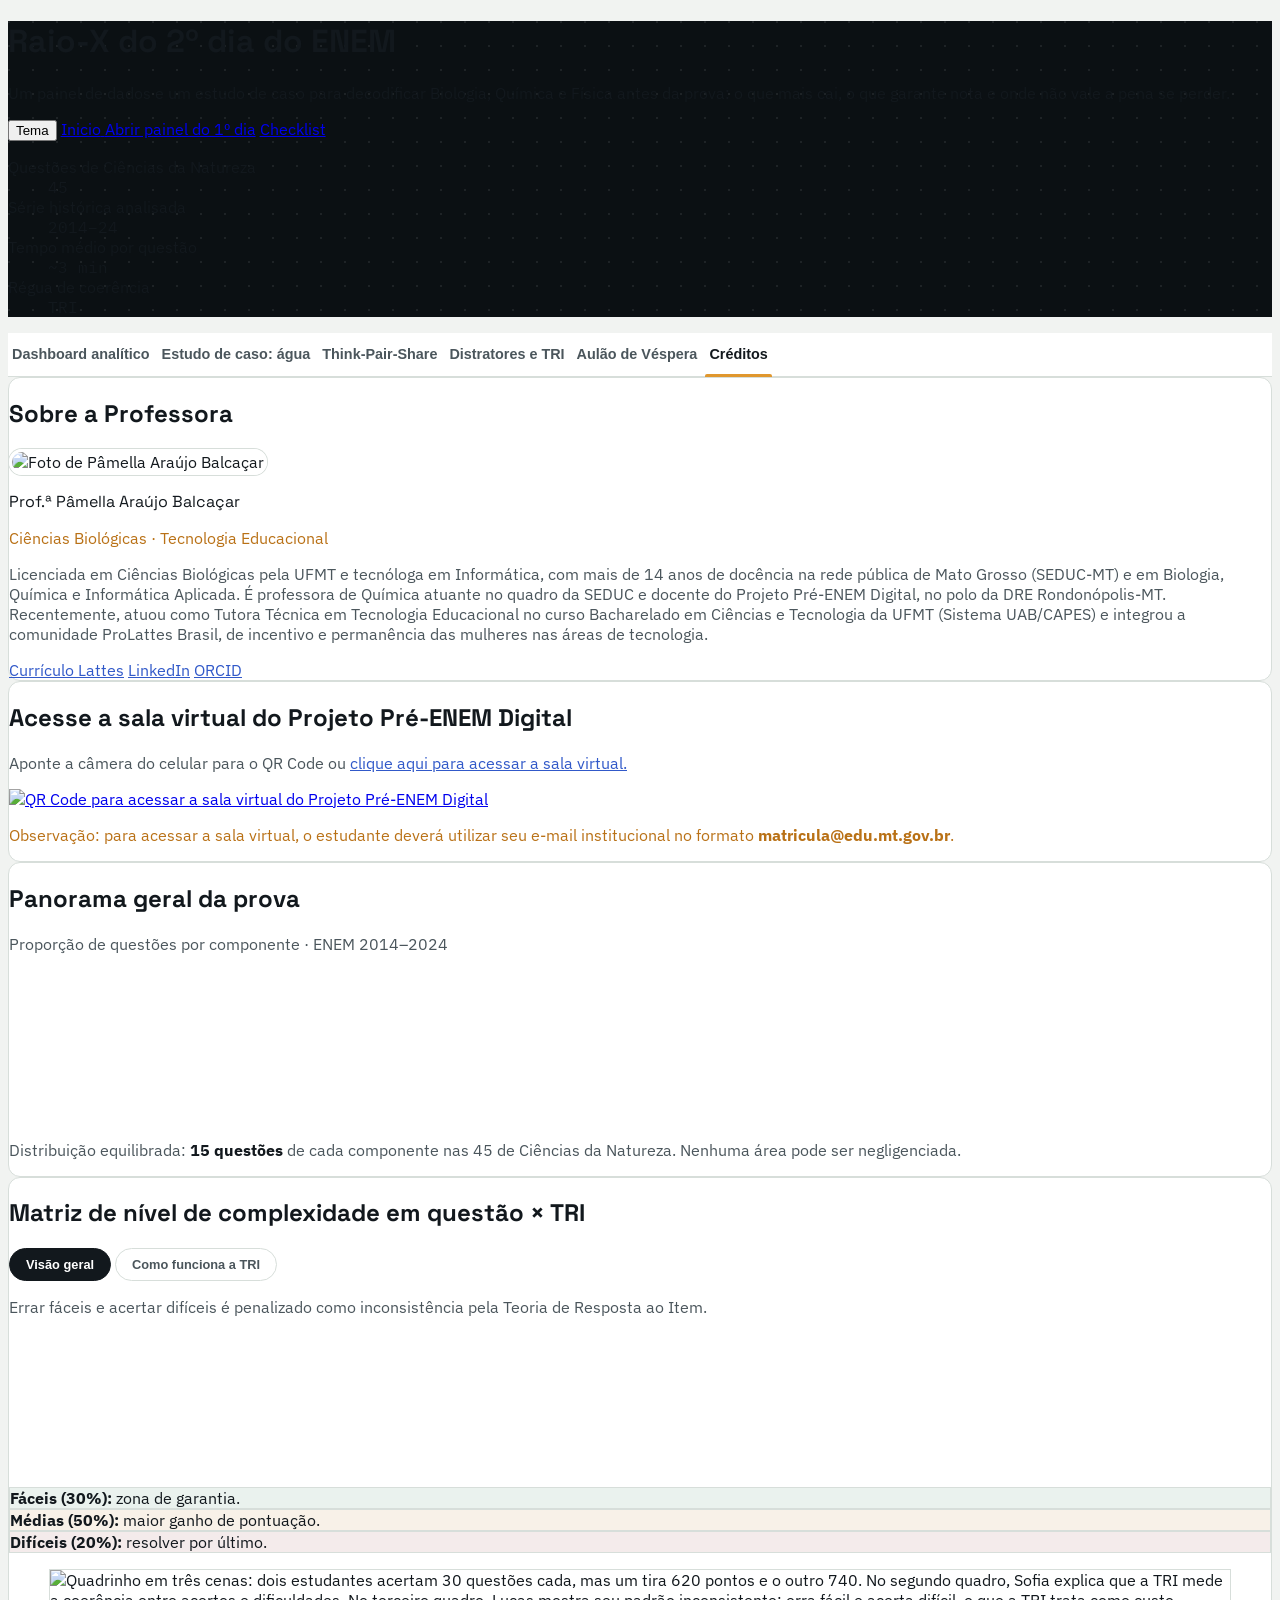
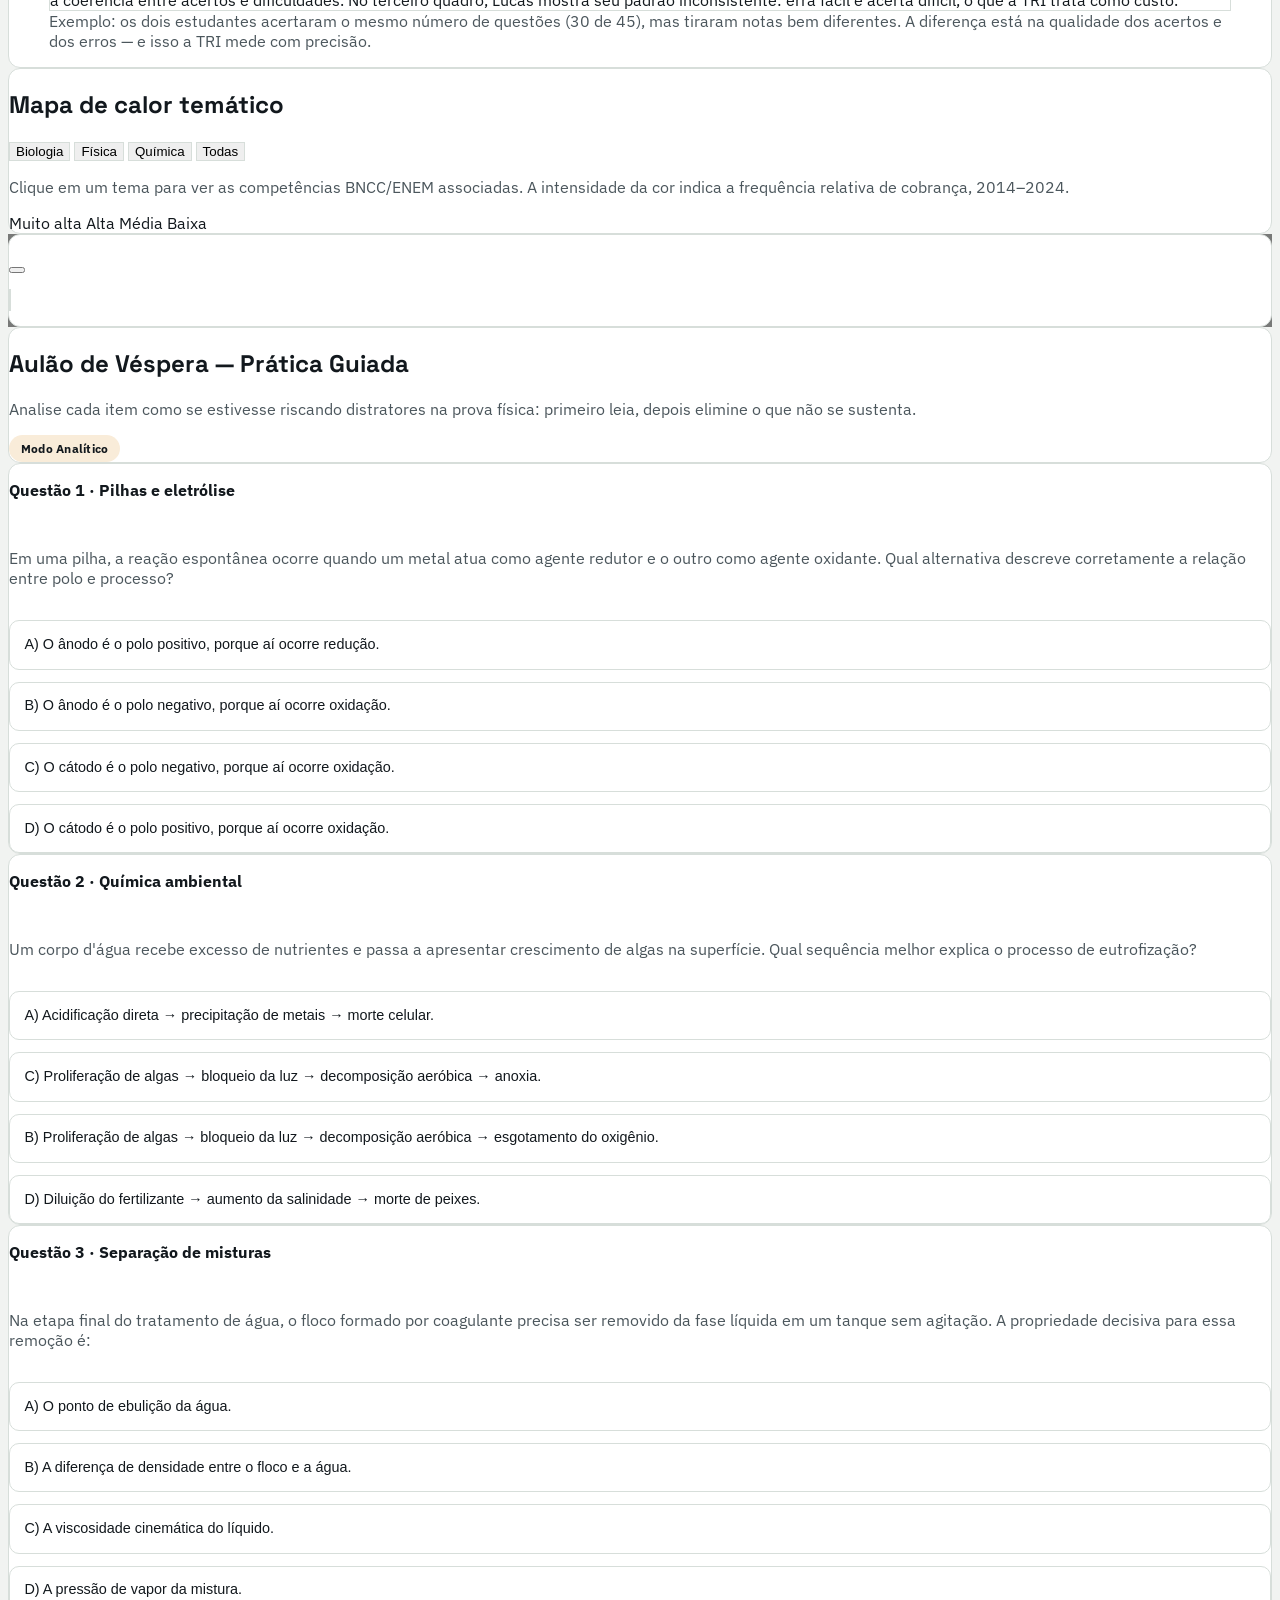
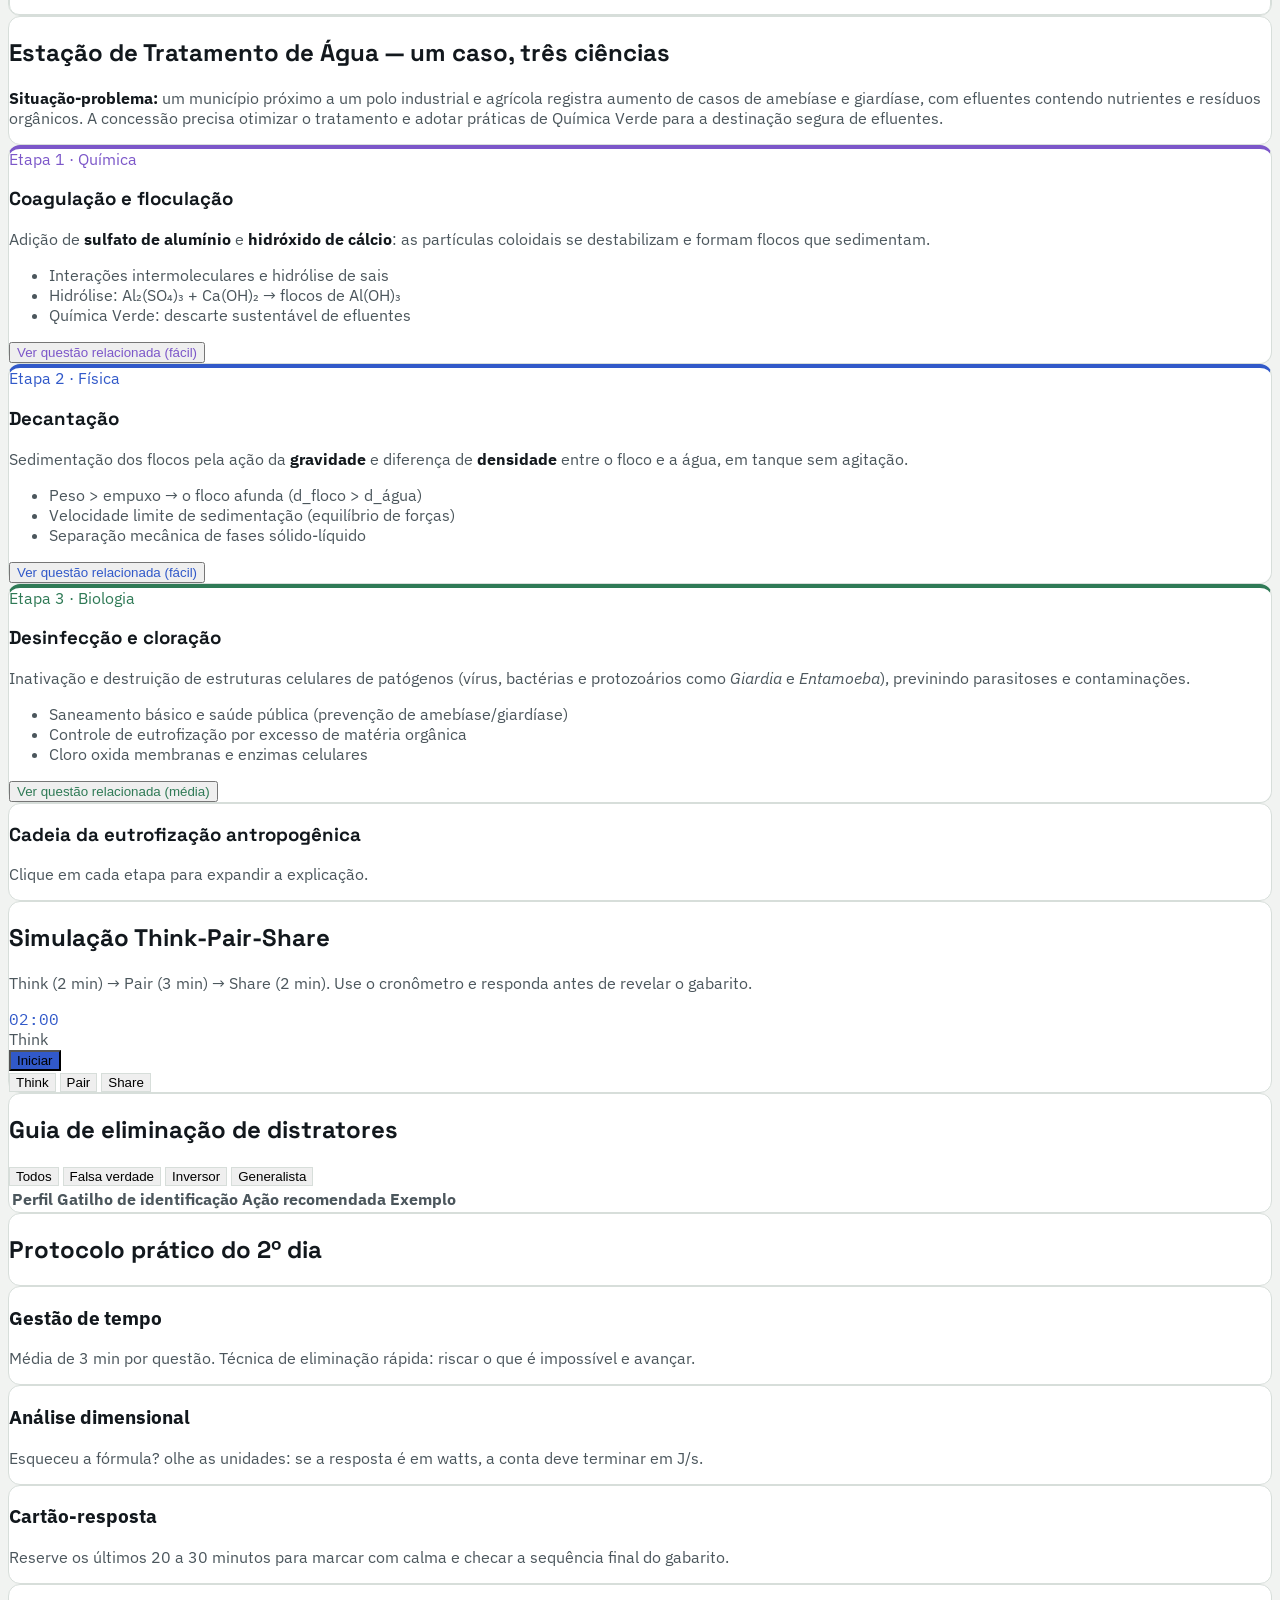
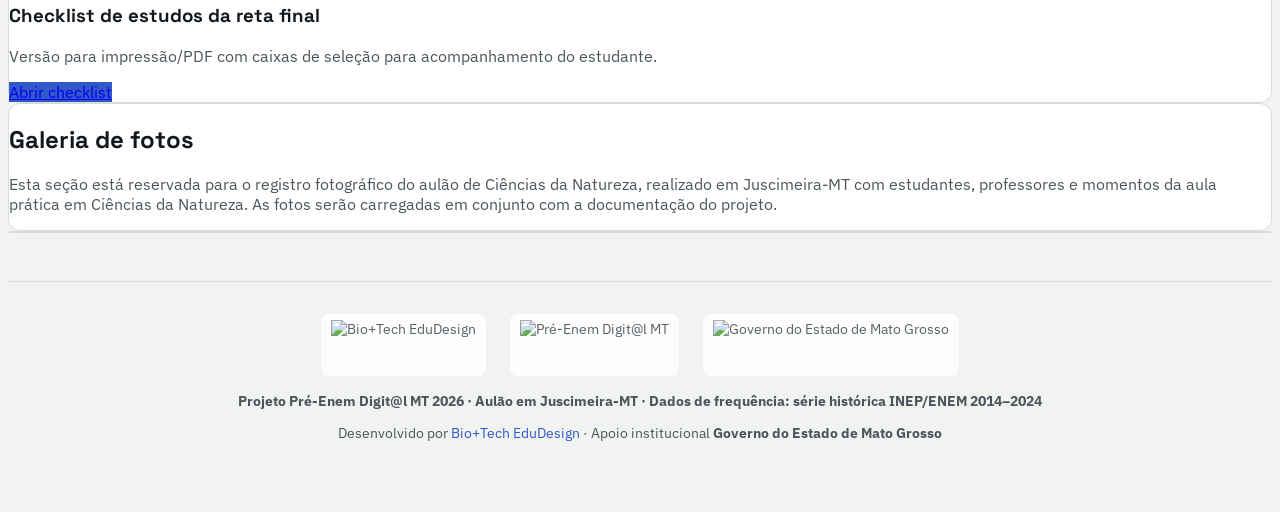
==== segundo-dia.html @ f4fc712b "Adicionar aba do Aulão de Véspera e modo analítico de distratores" ====
<!DOCTYPE html>
<html lang="pt-BR" class="scroll-smooth">
<head>
<meta charset="UTF-8">
<meta name="viewport" content="width=device-width, initial-scale=1.0">
<title>Raio-X do 2º dia do ENEM — Ciências da Natureza</title>
<meta name="description" content="Painel de dados e estudo de caso integrado (Biologia, Química e Física) para decodificar o 2º dia do ENEM. Pré-ENEM Digit@l MT · SEDUC-MT.">
<script src="https://cdn.tailwindcss.com"></script>
<script src="https://cdn.jsdelivr.net/npm/chart.js@4.4.1/dist/chart.umd.min.js"></script>
<script src="https://unpkg.com/lucide@0.462.0/dist/umd/lucide.min.js"></script>
<script>
tailwind.config = {
  darkMode: 'class',
  theme: { extend: {
    colors: {
      ink:'#12181D', paper:'#F1F3F1',
      bio:'#2F7A56', qui:'#7C57C9', fis:'#3159C9',
      accent:'#B97116', accentglow:'#E0972E',
      easy:'#2F7A56', mid:'#B97116', hard:'#8C3B3B'
    },
    fontFamily: {
      display: ['"Space Grotesk"','system-ui','sans-serif'],
      sans: ['"IBM Plex Sans"','system-ui','sans-serif'],
      mono: ['"IBM Plex Mono"','ui-monospace','monospace']
    }
  }}
}
</script>
<link rel="preconnect" href="https://fonts.googleapis.com">
<link rel="preconnect" href="https://fonts.gstatic.com" crossorigin>
<link href="https://fonts.googleapis.com/css2?family=Space+Grotesk:wght@500;600;700&family=IBM+Plex+Sans:wght@400;500;600;700&family=IBM+Plex+Mono:wght@500;600&display=swap" rel="stylesheet">
<style>
  :root{
    --paper:#F1F3F1; --paper-raised:#FFFFFF; --ink:#12181D; --ink-soft:#4B565C; --line:#D7DEDA;
    --accent:#B97116; --accent-glow:#E0972E;
    --bio:#2F7A56; --qui:#7C57C9; --fis:#3159C9;
    --easy:#2F7A56; --mid:#B97116; --hard:#8C3B3B;
    --focus:#3159C9;
  }
  html.dark{
    --paper:#0B1013; --paper-raised:#12181C; --ink:#ECEEEE; --ink-soft:#A8B1B4; --line:#263130;
    --accent:#E0972E; --accent-glow:#F0AD4E;
    --bio:#49B084; --qui:#A88CE8; --fis:#7095F0;
    --easy:#49B084; --mid:#E0972E; --hard:#C77C79;
    --focus:#7095F0;
  }
  body{font-family:'IBM Plex Sans',system-ui,sans-serif;background:var(--paper);color:var(--ink)}
  .font-display{font-family:'Space Grotesk',system-ui,sans-serif}
  .font-mono{font-family:'IBM Plex Mono',ui-monospace,monospace}

  .scanfield{
    background-color:#0B1013;
    background-image:radial-gradient(circle at 1px 1px, rgba(255,255,255,.08) 1px, transparent 0);
    background-size:24px 24px;
  }

  .panel{background:var(--paper-raised);border:1px solid var(--line);border-radius:12px}

  .tab-strip{border-bottom:1px solid var(--line)}
  .tab-btn{position:relative;padding:.85rem .25rem;font-size:.9rem;font-weight:600;color:var(--ink-soft);white-space:nowrap;background:none;border:none;cursor:pointer}
  .tab-btn::after{content:'';position:absolute;left:0;right:0;bottom:-1px;height:3px;background:transparent;border-radius:2px 2px 0 0}
  .tab-btn:hover{color:var(--ink)}
  .tab-btn[aria-selected="true"], .tab-btn[aria-expanded="true"]{color:var(--ink)}
  .tab-btn[aria-selected="true"]::after{background:var(--accent-glow)}

  .subtab-btn{padding:.5rem 1rem;border-radius:9999px;font-size:.8rem;font-weight:600;border:1px solid var(--line);background:var(--paper-raised);color:var(--ink-soft);cursor:pointer}
  .subtab-btn[aria-selected="true"]{background:var(--ink);color:#fff;border-color:var(--ink)}

  .heat-card{transition:transform .15s ease;border-left:5px solid var(--heat-c,#999);background:var(--paper-raised);border-top:1px solid var(--line);border-right:1px solid var(--line);border-bottom:1px solid var(--line);border-radius:12px}
  .heat-card:hover{transform:translateY(-2px)}
  .fade-in{animation:fadeIn .3s ease both}
  @keyframes fadeIn{from{opacity:0;transform:translateY(6px)}to{opacity:1;transform:none}}

  .alt-btn{width:100%;text-align:left;padding:.7rem 1rem;border-radius:10px;border:1px solid var(--line);background:var(--paper-raised);font-size:.875rem;color:var(--ink);cursor:pointer;transition:border-color .15s ease, background .15s ease}
  .alt-btn:hover{border-color:var(--fis)}
  .alt-btn.correct{border-color:var(--easy);background:color-mix(in srgb, var(--easy) 12%, var(--paper-raised))}
  .alt-btn.wrong{border-color:var(--hard);background:color-mix(in srgb, var(--hard) 12%, var(--paper-raised))}

  .aulao-flag{display:inline-flex;align-items:center;gap:.5rem;border-radius:9999px;padding:.4rem .75rem;background:color-mix(in srgb, var(--accent-glow) 18%, var(--paper-raised));color:var(--ink);font-size:.75rem;font-weight:700;letter-spacing:.02em}
  .aulao-question{display:flex;flex-direction:column;gap:1rem}
  .aulao-question h3{font-size:1rem;font-weight:700}
  .aulao-answers{display:grid;gap:.75rem}
  .aulao-option{width:100%;text-align:left;padding:.8rem .9rem;border-radius:10px;border:1px solid var(--line);background:var(--paper-raised);color:var(--ink);font-size:.9rem;line-height:1.5;cursor:pointer;transition:border-color .15s ease, transform .15s ease, opacity .15s ease, background .15s ease}
  .aulao-option:hover{border-color:var(--fis);transform:translateY(-1px)}
  .aulao-option.correct{border-color:var(--easy);background:color-mix(in srgb, var(--easy) 12%, var(--paper-raised));color:var(--ink)}
  .aulao-option.distrator-descartado{text-decoration:line-through;opacity:.5;border-color:var(--hard);background:color-mix(in srgb, var(--hard) 12%, var(--paper-raised))}

  a:focus-visible, button:focus-visible, .alt-btn:focus-visible, .aulao-option:focus-visible{outline:2.5px solid var(--focus);outline-offset:2px}

  ::-webkit-scrollbar{height:8px;width:8px}::-webkit-scrollbar-thumb{background:#94a3b8;border-radius:8px}

  @media (prefers-reduced-motion: reduce){
    .fade-in{animation:none}
    .heat-card{transition:none}
    .aulao-option{transition:none}
  }

  .skip-link{position:absolute;left:-999px;top:0;background:#fff;color:#000;padding:.6rem 1rem;z-index:100;border-radius:0 0 8px 0}
  .skip-link:focus{left:0}

  /* Visualmente oculto, mas acessível a leitores de tela (tabelas alternativas dos gráficos) */
  .sr-only{position:absolute;width:1px;height:1px;padding:0;margin:-1px;overflow:hidden;clip:rect(0,0,0,0);white-space:nowrap;border:0}

  .avatar-photo{width:112px;height:112px;border-radius:9999px;object-fit:cover;border:3px solid var(--paper-raised);box-shadow:0 0 0 1px var(--line)}

  .data-error{font-size:.8rem;color:var(--hard);padding:.75rem;border:1px dashed var(--hard);border-radius:8px}

  /* ================= FOOTER ================= */
  .site-footer{padding:2rem 1rem 3rem;text-align:center;border-top:1px solid var(--line);
    margin-top:3rem;color:var(--ink-soft);font-size:.85rem}
  .site-footer .logos{display:flex;justify-content:center;align-items:center;gap:1.5rem;margin-bottom:1rem;flex-wrap:wrap}
  .site-footer .logos img{height:50px;object-fit:contain;opacity:.92;background:rgba(255,255,255,.92);padding:6px 10px;border-radius:8px}
  .site-footer a{color:var(--fis);text-decoration:none}
  .site-footer a:hover{text-decoration:underline}

  /* ================= VIDEO ================= */
  .video-wrap{position:relative;padding-bottom:56.25%;height:0;overflow:hidden;border-radius:12px;margin:1rem 0}
  .video-wrap iframe{position:absolute;top:0;left:0;width:100%;height:100%;border:0}
</style>
</head>
<body class="min-h-screen" style="background:var(--paper);color:var(--ink)">
<a href="#conteudo" class="skip-link">Pular para o conteúdo</a>

<!-- ============ HEADER ============ -->
<header class="scanfield text-white">
  <div class="max-w-6xl mx-auto px-5 pt-10 pb-8 md:pt-14 md:pb-10">
    <div class="flex flex-wrap items-start justify-between gap-6">
      <div class="max-w-2xl">
        <h1 class="font-display text-3xl md:text-5xl font-semibold tracking-tight leading-[1.08]">Raio-X do 2º dia do ENEM</h1>
        <p class="mt-4 text-white/75 text-base leading-relaxed max-w-xl">Um painel de dados e um estudo de caso para decodificar Biologia, Química e Física antes da prova: o que mais cai, o que garante nota e onde não vale a pena se perder.</p>
      </div>
      <div class="flex items-center gap-2">
        <button id="darkToggle" aria-pressed="false" class="flex items-center gap-2 bg-white/10 hover:bg-white/20 border border-white/20 rounded-lg px-3 py-2 text-sm font-medium transition">
          <i data-lucide="moon" class="w-4 h-4" aria-hidden="true"></i><span class="hidden sm:inline">Tema</span>
        </button>
        <a href="index.html" class="flex items-center gap-2 bg-white/10 hover:bg-white/20 border border-white/20 rounded-lg px-3 py-2 text-sm font-medium transition">
          <i data-lucide="home" class="w-4 h-4" aria-hidden="true"></i><span class="hidden sm:inline">Inicio</span>
        </a>
        <a href="primeiro-dia.html" class="flex items-center gap-2 bg-white text-ink hover:bg-white/90 rounded-lg px-3 py-2 text-sm font-semibold transition">
          <i data-lucide="pen-line" class="w-5 h-5" style="color:var(--accent)" aria-hidden="true"></i><span class="hidden sm:inline">Abrir painel do 1º dia</span></a>
        <a href="checklist.html" id="checklistLink" class="flex items-center gap-2 bg-white text-ink hover:bg-white/90 rounded-lg px-3 py-2 text-sm font-semibold transition">
          <i data-lucide="printer" class="w-4 h-4" aria-hidden="true"></i><span class="hidden sm:inline">Checklist</span>
        </a>
      </div>
    </div>
    <dl class="mt-9 grid grid-cols-2 md:grid-cols-4 border-t border-white/15">
      <div class="border-r border-white/15 py-4 pr-4"><dt class="text-xs text-white/55">Questões de Ciências da Natureza</dt><dd class="font-mono text-2xl mt-1">45</dd></div>
      <div class="border-r border-white/15 py-4 px-4"><dt class="text-xs text-white/55">Série histórica analisada</dt><dd class="font-mono text-2xl mt-1">2014–24</dd></div>
      <div class="md:border-r border-white/15 py-4 px-4"><dt class="text-xs text-white/55">Tempo médio por questão</dt><dd class="font-mono text-2xl mt-1">~3 min</dd></div>
      <div class="py-4 pl-4 md:pl-4"><dt class="text-xs text-white/55">Régua de coerência</dt><dd class="font-mono text-2xl mt-1">TRI</dd></div>
    </dl>
  </div>
</header>

<!-- ============ TAB NAV ============ -->
<nav class="sticky top-0 z-40 tab-strip" style="background:var(--paper-raised)" role="tablist" aria-label="Seções do painel">
  <div class="max-w-6xl mx-auto px-5 flex gap-7 overflow-x-auto">
    <button class="tab-btn" data-tab="dashboard" role="tab" aria-selected="false" tabindex="-1" aria-controls="tab-dashboard" id="tabbtn-dashboard">Dashboard analítico</button>
    <button class="tab-btn" data-tab="estudo" role="tab" aria-selected="false" tabindex="-1" aria-controls="tab-estudo" id="tabbtn-estudo">Estudo de caso: água</button>
    <button class="tab-btn" data-tab="desafio" role="tab" aria-selected="false" tabindex="-1" aria-controls="tab-desafio" id="tabbtn-desafio">Think-Pair-Share</button>
    <button class="tab-btn" data-tab="checklist" role="tab" aria-selected="false" tabindex="-1" aria-controls="tab-checklist" id="tabbtn-checklist">Distratores e TRI</button>
    <button class="tab-btn" data-tab="aulao-vespera" role="tab" aria-selected="false" tabindex="-1" aria-controls="aulao-vespera" aria-expanded="false" id="tabbtn-aulao">Aulão de Véspera</button>
    <button class="tab-btn" data-tab="geral" role="tab" aria-selected="true" tabindex="0" aria-controls="tab-geral" aria-expanded="true" id="tabbtn-geral">Créditos</button>
  </div>
</nav>

<main id="conteudo" class="max-w-6xl mx-auto px-5 py-8">

<!-- ============ TAB 0: ASPECTO GERAL ============ -->
<section id="tab-geral" class="tab-panel fade-in space-y-6" role="tabpanel" aria-labelledby="tabbtn-geral" tabindex="0">
  <div class="panel p-6">
    <h2 class="font-display text-xl font-semibold mb-4">Sobre a Professora</h2>
    <div class="flex flex-col sm:flex-row gap-5">
      <img src="assets/pamella_avatar.png" alt="Foto de Pâmella Araújo Balcaçar" class="avatar-photo shrink-0">
      <div>
        <p class="font-display text-lg font-semibold">Prof.ª Pâmella Araújo Balcaçar</p>
        <p class="text-sm font-medium mt-0.5" style="color:var(--accent)">Ciências Biológicas · Tecnologia Educacional</p>
        <p class="mt-3 text-sm leading-relaxed" style="color:var(--ink-soft)">Licenciada em Ciências Biológicas pela UFMT e tecnóloga em Informática, com mais de 14 anos de docência na rede pública de Mato Grosso (SEDUC-MT) e em Biologia, Química e Informática Aplicada. É professora de Química atuante no quadro da SEDUC e docente do Projeto Pré-ENEM Digital, no polo da DRE Rondonópolis-MT. Recentemente, atuou como Tutora Técnica em Tecnologia Educacional no curso Bacharelado em Ciências e Tecnologia da UFMT (Sistema UAB/CAPES) e integrou a comunidade ProLattes Brasil, de incentivo e permanência das mulheres nas áreas de tecnologia.</p>
        <div class="flex flex-wrap gap-4 mt-4 text-sm font-semibold">
          <a href="http://lattes.cnpq.br/1206643836491711" target="_blank" rel="noopener" class="inline-flex items-center gap-1.5" style="color:var(--fis)"><i data-lucide="graduation-cap" class="w-4 h-4" aria-hidden="true"></i>Currículo Lattes</a>
          <a href="https://br.linkedin.com/in/pamellabiotec" target="_blank" rel="noopener" class="inline-flex items-center gap-1.5" style="color:var(--fis)"><i data-lucide="linkedin" class="w-4 h-4" aria-hidden="true"></i>LinkedIn</a>
          <a href="https://orcid.org/0000-0002-1542-8566" target="_blank" rel="noopener" class="inline-flex items-center gap-1.5" style="color:var(--fis)"><i data-lucide="badge-check" class="w-4 h-4" aria-hidden="true"></i>ORCID</a>
        </div>
      </div>
    </div>
  </div>

  <div class="panel p-6 text-center">
    <h2 class="font-display text-xl font-semibold">Acesse a sala virtual do Projeto Pré-ENEM Digital</h2>
    <p class="mt-2 text-sm leading-relaxed" style="color:var(--ink-soft)">Aponte a câmera do celular para o QR Code ou <a href="https://classroom.google.com/c/ODY3OTcyNTg4Mzcz?cjc=3rqrv3v6" target="_blank" rel="noopener" style="color:var(--fis)" class="font-semibold underline">clique aqui para acessar a sala virtual.</a></p>
    <a href="https://classroom.google.com/c/ODY3OTcyNTg4Mzcz?cjc=3rqrv3v6" target="_blank" rel="noopener" class="inline-block mt-5" aria-label="Abrir a sala virtual do Projeto Pré-ENEM Digital"><img src="https://api.qrserver.com/v1/create-qr-code/?size=240x240&data=https%3A%2F%2Fclassroom.google.com%2Fc%2FODY3OTcyNTg4Mzcz%3Fcjc%3D3rqrv3v6" alt="QR Code para acessar a sala virtual do Projeto Pré-ENEM Digital" width="150" height="150" class="mx-auto rounded-lg border-4 border-white shadow-md"></a>
    <p class="mt-4 text-sm font-semibold" style="color:var(--accent)">Observação: para acessar a sala virtual, o estudante deverá utilizar seu e-mail institucional no formato <strong>matricula@edu.mt.gov.br</strong>.</p>
  </div>
</section>

<!-- ============ TAB 1: DASHBOARD ============ -->
<section id="tab-dashboard" class="tab-panel hidden space-y-6" role="tabpanel" aria-labelledby="tabbtn-dashboard" tabindex="0">

  <div class="grid md:grid-cols-5 gap-5">
    <div class="panel p-6 md:col-span-2">
      <h2 class="font-display text-lg font-semibold">Panorama geral da prova</h2>
      <p class="text-sm mt-1" style="color:var(--ink-soft)">Proporção de questões por componente · ENEM 2014–2024</p>
      <div class="relative h-60 mt-4"><canvas id="chartRosca" role="img" aria-label="Gráfico de rosca: Biologia, Química e Física dividem igualmente as 45 questões de Ciências da Natureza, 33,3% cada."></canvas></div>
      <p class="mt-4 text-xs leading-relaxed" style="color:var(--ink-soft)">Distribuição equilibrada: <strong style="color:var(--ink)">15 questões</strong> de cada componente nas 45 de Ciências da Natureza. Nenhuma área pode ser negligenciada.</p>
    </div>

    <div class="panel p-6 md:col-span-3">
      <div class="flex flex-wrap items-center justify-between gap-3">
        <h2 class="font-display text-lg font-semibold">Matriz de nível de complexidade em questão × TRI</h2>
        <div class="flex gap-2" role="tablist" aria-label="Visualização da matriz TRI">
          <button class="subtab-btn" data-subtab="visao" role="tab" aria-selected="true" aria-controls="tri-visao" id="subtabbtn-visao">Visão geral</button>
          <button class="subtab-btn" data-subtab="logica" role="tab" aria-selected="false" aria-controls="tri-logica" id="subtabbtn-logica">Como funciona a TRI</button>
        </div>
      </div>
  
      <div id="tri-visao" class="subtab-panel mt-4" role="tabpanel" aria-labelledby="subtabbtn-visao">
        <p class="text-sm" style="color:var(--ink-soft)">Errar fáceis e acertar difíceis é penalizado como inconsistência pela Teoria de Resposta ao Item.</p>
        <div class="relative h-60 mt-4"><canvas id="chartTRI" role="img" aria-label="Gráfico de barras: 30% das questões são fáceis, 50% médias e 20% difíceis" aria-describedby="chartTRI-desc"></canvas></div>
        <p id="chartTRI-desc" class="sr-only">Fáceis: 30% da prova, garantia absoluta, zona TRI crítica. Médias: 50% da prova, maior ganho de pontuação. Difíceis: 20% da prova, resolver por último.</p>
        <table class="sr-only">
          <caption>Distribuição de questões por nível de dificuldade e seu papel na régua TRI</caption>
          <thead><tr><th scope="col">Nível</th><th scope="col">% da prova</th><th scope="col">Papel na régua TRI</th></tr></thead>
          <tbody>
            <tr><th scope="row">Fáceis</th><td>30%</td><td>Garantia absoluta — zona TRI crítica</td></tr>
            <tr><th scope="row">Médias</th><td>50%</td><td>Maior ganho de pontuação</td></tr>
            <tr><th scope="row">Difíceis</th><td>20%</td><td>Resolver por último</td></tr>
          </tbody>
        </table>
        <div class="mt-4 grid sm:grid-cols-3 gap-3 text-xs">
          <div class="rounded-lg p-3" style="border:1px solid var(--line);background:color-mix(in srgb, var(--easy) 10%, var(--paper-raised))"><i data-lucide="shield-check" class="w-4 h-4 mb-1" style="color:var(--easy)" aria-hidden="true"></i><strong>Fáceis (30%):</strong> zona de garantia.</div>
          <div class="rounded-lg p-3" style="border:1px solid var(--line);background:color-mix(in srgb, var(--mid) 10%, var(--paper-raised))"><i data-lucide="flag" class="w-4 h-4 mb-1" style="color:var(--mid)" aria-hidden="true"></i><strong>Médias (50%):</strong> maior ganho de pontuação.</div>
          <div class="rounded-lg p-3" style="border:1px solid var(--line);background:color-mix(in srgb, var(--hard) 10%, var(--paper-raised))"><i data-lucide="alert-triangle" class="w-4 h-4 mb-1" style="color:var(--hard)" aria-hidden="true"></i><strong>Difíceis (20%):</strong> resolver por último.</div>
        </div>
      </div>
  
      <div id="tri-logica" class="subtab-panel hidden mt-4" role="tabpanel" aria-labelledby="subtabbtn-logica">
        <figure class="mt-5">
          <img src="assets/HQ_TRI.png" alt="Quadrinho em três cenas: dois estudantes acertam 30 questões cada, mas um tira 620 pontos e o outro 740. No segundo quadro, Sofia explica que a TRI mede a coerência entre acertos e dificuldades. No terceiro quadro, Lucas mostra seu padrão inconsistente: erra fácil e acerta difícil, o que a TRI trata como custo." class="rounded-lg w-full max-w-md mx-auto border" style="border:1px solid var(--line)">
          <figcaption class="text-xs text-center mt-2" style="color:var(--ink-soft)">Exemplo: os dois estudantes acertaram o mesmo número de questões (30 de 45), mas tiraram notas bem diferentes. A diferença está na qualidade dos acertos e dos erros — e isso a TRI mede com precisão.</figcaption>
        </figure>
      </div>
    </div>
  </div>

  <div class="panel p-6">
    <div class="flex flex-wrap items-center justify-between gap-3">
      <h2 class="font-display text-lg font-semibold">Mapa de calor temático</h2>
      <div class="flex gap-2 flex-wrap" id="heatFilters">
        <button data-f="Biologia" class="hf-btn text-xs font-semibold px-3 py-1.5 rounded-lg" style="border:1px solid var(--line)">Biologia</button>
        <button data-f="Física" class="hf-btn text-xs font-semibold px-3 py-1.5 rounded-lg" style="border:1px solid var(--line)">Física</button>
        <button data-f="Química" class="hf-btn text-xs font-semibold px-3 py-1.5 rounded-lg" style="border:1px solid var(--line)">Química</button>
        <button data-f="Todas" class="hf-btn text-xs font-semibold px-3 py-1.5 rounded-lg" style="border:1px solid var(--line)">Todas</button>
      </div>
    </div>
    <p class="text-sm mt-1" style="color:var(--ink-soft)">Clique em um tema para ver as competências BNCC/ENEM associadas. A intensidade da cor indica a frequência relativa de cobrança, 2014–2024.</p>
    <div class="flex flex-wrap gap-4 mt-4 mb-1 text-xs font-medium">
      <span class="flex items-center gap-1.5"><span class="w-3 h-3 rounded-sm" style="background:#D9534F"></span>Muito alta</span>
      <span class="flex items-center gap-1.5"><span class="w-3 h-3 rounded-sm" style="background:#F0AD4E"></span>Alta</span>
      <span class="flex items-center gap-1.5"><span class="w-3 h-3 rounded-sm" style="background:#FFD166"></span>Média</span>
      <span class="flex items-center gap-1.5"><span class="w-3 h-3 rounded-sm" style="background:#5CB85C"></span>Baixa</span>
    </div>
    <div id="heatGrid" class="grid sm:grid-cols-2 lg:grid-cols-3 gap-3 mt-4"></div>
  </div>

  <div id="heatModal" class="hidden fixed inset-0 z-50 flex items-center justify-center p-4" style="background:rgba(0,0,0,.5)" role="dialog" aria-modal="true" aria-labelledby="hmTitle">
    <div class="panel max-w-lg w-full p-6 fade-in">
      <div class="flex items-start justify-between gap-4">
        <div><p id="hmDisc" class="text-xs font-semibold" style="color:var(--accent)"></p>
        <h3 id="hmTitle" class="font-display text-lg font-semibold mt-1"></h3></div>
        <button id="hmClose" class="p-1.5 rounded-lg" aria-label="Fechar"><i data-lucide="x" class="w-5 h-5" aria-hidden="true"></i></button>
      </div>
      <p id="hmSub" class="text-sm font-medium mt-2" style="color:var(--ink-soft)"></p>
      <div class="mt-3 flex flex-wrap items-center gap-2 text-xs font-semibold">
        <span id="hmFreq" class="px-2 py-1 rounded-lg font-mono"></span>
        <span id="hmComp" class="px-2 py-1 rounded-lg font-mono" style="background:var(--paper);border:1px solid var(--line)"></span>
      </div>
      <p id="hmDesc" class="mt-4 text-sm leading-relaxed" style="color:var(--ink-soft)"></p>
    </div>
  </div>
</section>

<section id="aulao-vespera" class="tab-panel hidden space-y-6" role="tabpanel" aria-labelledby="tabbtn-aulao" tabindex="0">
  <div class="panel p-6">
    <div class="flex flex-wrap items-center justify-between gap-3">
      <div>
        <h2 class="font-display text-xl font-semibold">Aulão de Véspera — Prática Guiada</h2>
        <p class="text-sm mt-1" style="color:var(--ink-soft)">Analise cada item como se estivesse riscando distratores na prova física: primeiro leia, depois elimine o que não se sustenta.</p>
      </div>
      <span class="aulao-flag">Modo Analítico</span>
    </div>
  </div>

  <div class="grid gap-5 lg:grid-cols-3">
    <article class="panel p-5 aulao-question">
      <h3>Questão 1 · Pilhas e eletrólise</h3>
      <p class="text-sm leading-relaxed" style="color:var(--ink-soft)">Em uma pilha, a reação espontânea ocorre quando um metal atua como agente redutor e o outro como agente oxidante. Qual alternativa descreve corretamente a relação entre polo e processo?</p>
      <div class="aulao-answers">
        <button class="aulao-option" data-correct="false" type="button" aria-pressed="false">A) O ânodo é o polo positivo, porque aí ocorre redução.</button>
        <button class="aulao-option" data-correct="true" type="button" aria-pressed="false">B) O ânodo é o polo negativo, porque aí ocorre oxidação.</button>
        <button class="aulao-option" data-correct="false" type="button" aria-pressed="false">C) O cátodo é o polo negativo, porque aí ocorre oxidação.</button>
        <button class="aulao-option" data-correct="false" type="button" aria-pressed="false">D) O cátodo é o polo positivo, porque aí ocorre oxidação.</button>
      </div>
    </article>

    <article class="panel p-5 aulao-question">
      <h3>Questão 2 · Química ambiental</h3>
      <p class="text-sm leading-relaxed" style="color:var(--ink-soft)">Um corpo d'água recebe excesso de nutrientes e passa a apresentar crescimento de algas na superfície. Qual sequência melhor explica o processo de eutrofização?</p>
      <div class="aulao-answers">
        <button class="aulao-option" data-correct="false" type="button" aria-pressed="false">A) Acidificação direta → precipitação de metais → morte celular.</button>
        <button class="aulao-option" data-correct="false" type="button" aria-pressed="false">C) Proliferação de algas → bloqueio da luz → decomposição aeróbica → anoxia.</button>
        <button class="aulao-option" data-correct="true" type="button" aria-pressed="false">B) Proliferação de algas → bloqueio da luz → decomposição aeróbica → esgotamento do oxigênio.</button>
        <button class="aulao-option" data-correct="false" type="button" aria-pressed="false">D) Diluição do fertilizante → aumento da salinidade → morte de peixes.</button>
      </div>
    </article>

    <article class="panel p-5 aulao-question">
      <h3>Questão 3 · Separação de misturas</h3>
      <p class="text-sm leading-relaxed" style="color:var(--ink-soft)">Na etapa final do tratamento de água, o floco formado por coagulante precisa ser removido da fase líquida em um tanque sem agitação. A propriedade decisiva para essa remoção é:</p>
      <div class="aulao-answers">
        <button class="aulao-option" data-correct="false" type="button" aria-pressed="false">A) O ponto de ebulição da água.</button>
        <button class="aulao-option" data-correct="true" type="button" aria-pressed="false">B) A diferença de densidade entre o floco e a água.</button>
        <button class="aulao-option" data-correct="false" type="button" aria-pressed="false">C) A viscosidade cinemática do líquido.</button>
        <button class="aulao-option" data-correct="false" type="button" aria-pressed="false">D) A pressão de vapor da mistura.</button>
      </div>
    </article>
  </div>
</section>

<!-- ============ TAB 2: ESTUDO DE CASO ETA ============ -->
<section id="tab-estudo" class="tab-panel hidden space-y-6" role="tabpanel" aria-labelledby="tabbtn-estudo" tabindex="0">
  <div class="panel p-6">
    <h2 class="font-display text-xl font-semibold">Estação de Tratamento de Água — um caso, três ciências</h2>
    <p class="mt-2 text-sm leading-relaxed" style="color:var(--ink-soft)"><strong style="color:var(--ink)">Situação-problema:</strong> um município próximo a um polo industrial e agrícola registra aumento de casos de amebíase e giardíase, com efluentes contendo nutrientes e resíduos orgânicos. A concessão precisa otimizar o tratamento e adotar práticas de Química Verde para a destinação segura de efluentes.</p>
  </div>

  <div class="grid md:grid-cols-3 gap-5">
    <div class="panel p-6" style="border-top:4px solid var(--qui)">
      <div class="flex items-center justify-between"><span class="text-xs font-semibold" style="color:var(--qui)">Etapa 1 · Química</span><i data-lucide="flask-conical" class="w-5 h-5" style="color:var(--qui)" aria-hidden="true"></i></div>
      <h3 class="font-display text-lg font-semibold mt-2">Coagulação e floculação</h3>
      <p class="text-sm mt-2 leading-relaxed" style="color:var(--ink-soft)">Adição de <strong style="color:var(--ink)">sulfato de alumínio</strong> e <strong style="color:var(--ink)">hidróxido de cálcio</strong>: as partículas coloidais se destabilizam e formam flocos que sedimentam.</p>
      <ul class="mt-4 space-y-2 text-xs" style="color:var(--ink-soft)">
        <li>Interações intermoleculares e hidrólise de sais</li>
        <li>Hidrólise: Al₂(SO₄)₃ + Ca(OH)₂ → flocos de Al(OH)₃</li>
        <li>Química Verde: descarte sustentável de efluentes</li>
      </ul>
      <button class="eta-q mt-4 text-xs font-semibold" style="color:var(--qui)" data-q="1">Ver questão relacionada (fácil)</button>
    </div>
    <div class="panel p-6" style="border-top:4px solid var(--fis)">
      <div class="flex items-center justify-between"><span class="text-xs font-semibold" style="color:var(--fis)">Etapa 2 · Física</span><i data-lucide="arrow-down-to-line" class="w-5 h-5" style="color:var(--fis)" aria-hidden="true"></i></div>
      <h3 class="font-display text-lg font-semibold mt-2">Decantação</h3>
      <p class="text-sm mt-2 leading-relaxed" style="color:var(--ink-soft)">Sedimentação dos flocos pela ação da <strong style="color:var(--ink)">gravidade</strong> e diferença de <strong style="color:var(--ink)">densidade</strong> entre o floco e a água, em tanque sem agitação.</p>
      <ul class="mt-4 space-y-2 text-xs" style="color:var(--ink-soft)">
        <li>Peso &gt; empuxo → o floco afunda (d_floco &gt; d_água)</li>
        <li>Velocidade limite de sedimentação (equilíbrio de forças)</li>
        <li>Separação mecânica de fases sólido-líquido</li>
      </ul>
      <button class="eta-q mt-4 text-xs font-semibold" style="color:var(--fis)" data-q="1">Ver questão relacionada (fácil)</button>
    </div>
    <div class="panel p-6" style="border-top:4px solid var(--bio)">
      <div class="flex items-center justify-between"><span class="text-xs font-semibold" style="color:var(--bio)">Etapa 3 · Biologia</span><i data-lucide="bug" class="w-5 h-5" style="color:var(--bio)" aria-hidden="true"></i></div>
      <h3 class="font-display text-lg font-semibold mt-2">Desinfecção e cloração</h3>
      <p class="text-sm mt-2 leading-relaxed" style="color:var(--ink-soft)">Inativação e destruição de estruturas celulares de patógenos (vírus, bactérias e protozoários como <em>Giardia</em> e <em>Entamoeba</em>), previnindo parasitoses e contaminações.</p>
      <ul class="mt-4 space-y-2 text-xs" style="color:var(--ink-soft)">
        <li>Saneamento básico e saúde pública (prevenção de amebíase/giardíase)</li>
        <li>Controle de eutrofização por excesso de matéria orgânica</li>
        <li>Cloro oxida membranas e enzimas celulares</li>
      </ul>
      <button class="eta-q mt-4 text-xs font-semibold" style="color:var(--bio)" data-q="2">Ver questão relacionada (média)</button>
    </div>
  </div>

  <div class="panel p-6">
    <h3 class="font-display text-lg font-semibold mb-4">Cadeia da eutrofização antropogênica</h3>
    <p class="text-sm mb-4" style="color:var(--ink-soft)">Clique em cada etapa para expandir a explicação.</p>
    <div class="flex flex-col lg:flex-row gap-2 items-stretch" id="eutroChain"></div>
  </div>
</section>

<!-- ============ TAB 3: THINK-PAIR-SHARE ============ -->
<section id="tab-desafio" class="tab-panel hidden space-y-6" role="tabpanel" aria-labelledby="tabbtn-desafio" tabindex="0">
  <div class="panel p-6">
    <div class="flex flex-wrap items-center justify-between gap-4">
      <div>
        <h2 class="font-display text-xl font-semibold">Simulação Think-Pair-Share</h2>
        <p class="text-sm mt-1" style="color:var(--ink-soft)">Think (2 min) → Pair (3 min) → Share (2 min). Use o cronômetro e responda antes de revelar o gabarito.</p>
      </div>
      <div class="flex items-center gap-3">
        <div class="text-center"><div id="timerDisplay" class="font-mono text-3xl font-semibold" style="color:var(--fis)">02:00</div><div id="timerPhase" class="text-xs font-semibold" style="color:var(--ink-soft)">Think</div></div>
        <div class="flex flex-col gap-1.5">
          <button id="timerStart" class="px-4 py-1.5 rounded-lg text-white text-xs font-semibold" style="background:var(--fis)">Iniciar</button>
          <div class="flex gap-1.5">
            <button class="phase-btn px-2 py-1 rounded-lg text-xs font-semibold" style="border:1px solid var(--line)" data-min="2" data-phase="Think">Think</button>
            <button class="phase-btn px-2 py-1 rounded-lg text-xs font-semibold" style="border:1px solid var(--line)" data-min="3" data-phase="Pair">Pair</button>
            <button class="phase-btn px-2 py-1 rounded-lg text-xs font-semibold" style="border:1px solid var(--line)" data-min="2" data-phase="Share">Share</button>
          </div>
        </div>
      </div>
    </div>
  </div>
  <div id="quizContainer" class="grid lg:grid-cols-2 gap-5"></div>
</section>

<!-- ============ TAB 4: DISTRATORES E TRI ============ -->
<section id="tab-checklist" class="tab-panel hidden space-y-6" role="tabpanel" aria-labelledby="tabbtn-checklist" tabindex="0">
  <div class="panel p-6">
    <div class="flex flex-wrap items-center justify-between gap-3 mb-4">
      <h2 class="font-display text-lg font-semibold">Guia de eliminação de distratores</h2>
      <div class="flex gap-2 flex-wrap" id="distFilters">
        <button data-d="todos" class="df-btn text-xs font-semibold px-3 py-1.5 rounded-lg" style="border:1px solid var(--line)">Todos</button>
        <button data-d="extrapolacao" class="df-btn text-xs font-semibold px-3 py-1.5 rounded-lg" style="border:1px solid var(--line)">Falsa verdade</button>
        <button data-d="inversor" class="df-btn text-xs font-semibold px-3 py-1.5 rounded-lg" style="border:1px solid var(--line)">Inversor</button>
        <button data-d="generalista" class="df-btn text-xs font-semibold px-3 py-1.5 rounded-lg" style="border:1px solid var(--line)">Generalista</button>
      </div>
    </div>
    <div class="overflow-x-auto">
      <table class="w-full text-sm" id="distTable">
        <thead><tr class="text-left text-xs" style="color:var(--ink-soft);border-bottom:1px solid var(--line)">
          <th class="py-3 pr-4">Perfil</th><th class="py-3 pr-4">Gatilho de identificação</th><th class="py-3 pr-4">Ação recomendada</th><th class="py-3">Exemplo</th>
        </tr></thead>
        <tbody></tbody>
      </table>
    </div>
  </div>

  <div class="panel p-6">
    <h2 class="font-display text-lg font-semibold mb-4">Protocolo prático do 2º dia</h2>
    <ol class="space-y-4" id="protocolList"></ol>
  </div>

  <div class="grid sm:grid-cols-3 gap-4">
    <div class="panel p-5"><i data-lucide="clock" class="w-5 h-5 mb-2" style="color:var(--fis)" aria-hidden="true"></i><h3 class="font-semibold text-sm">Gestão de tempo</h3><p class="text-xs mt-1" style="color:var(--ink-soft)">Média de 3 min por questão. Técnica de eliminação rápida: riscar o que é impossível e avançar.</p></div>
    <div class="panel p-5"><i data-lucide="ruler" class="w-5 h-5 mb-2" style="color:var(--fis)" aria-hidden="true"></i><h3 class="font-semibold text-sm">Análise dimensional</h3><p class="text-xs mt-1" style="color:var(--ink-soft)">Esqueceu a fórmula? olhe as unidades: se a resposta é em watts, a conta deve terminar em J/s.</p></div>
    <div class="panel p-5"><i data-lucide="pencil-line" class="w-5 h-5 mb-2" style="color:var(--fis)" aria-hidden="true"></i><h3 class="font-semibold text-sm">Cartão-resposta</h3><p class="text-xs mt-1" style="color:var(--ink-soft)">Reserve os últimos 20 a 30 minutos para marcar com calma e checar a sequência final do gabarito.</p></div>
  </div>

  <div class="panel p-6 flex flex-wrap items-center justify-between gap-4">
    <div><h3 class="font-display font-semibold">Checklist de estudos da reta final</h3><p class="text-xs mt-1" style="color:var(--ink-soft)">Versão para impressão/PDF com caixas de seleção para acompanhamento do estudante.</p></div>
    <a href="checklist.html" class="px-5 py-2.5 rounded-lg text-white text-sm font-semibold flex items-center gap-2" style="background:var(--fis)"><i data-lucide="external-link" class="w-4 h-4" aria-hidden="true"></i> Abrir checklist</a>
  </div>
</section>

<!-- ============ TAB 5: GALERIA DE FOTOS ============ -->
<section id="tab-galeria" class="tab-panel hidden space-y-6" role="tabpanel" aria-labelledby="tabbtn-galeria" tabindex="0">
  <div class="panel p-6">
    <h2 class="font-display text-xl font-semibold">Galeria de fotos</h2>
    <p class="mt-3 text-sm leading-relaxed" style="color:var(--ink-soft)">Esta seção está reservada para o registro fotográfico do aulão de Ciências da Natureza, realizado em Juscimeira-MT com estudantes, professores e momentos da aula prática em Ciências da Natureza. As fotos serão carregadas em conjunto com a documentação do projeto.</p>
  </div>

  <div class="panel p-6">
    <div id="galeriaCarousel" class="galeria-wrap" role="region" aria-label="Carrossel de fotos do aulão"></div>
  </div>
</section>

</main>

<!-- FOOTER -->
<footer class="site-footer">
  <div class="logos">
    <img src="assets/biotech_edudesign.png" alt="Bio+Tech EduDesign">
    <img src="assets/pre_enem.png" alt="Pré-Enem Digit@l MT">
    <img src="assets/gov_mato_grosso.png" alt="Governo do Estado de Mato Grosso">
  </div>
  <p><strong>Projeto Pré-Enem Digit@l MT 2026 · Aulão em Juscimeira-MT · Dados de frequência: série histórica INEP/ENEM 2014–2024 </strong></p>
  <p>Desenvolvido por <a href="https://github.com/bio-tech-edu">Bio+Tech EduDesign</a> · Apoio institucional <strong>Governo do Estado de Mato Grosso</strong></p>
</footer>

<!-- Métricas simples de uso (GoatCounter — gratuito, sem cookies, sem dados pessoais). -->
<!-- Troque "SEU-CODIGO" pela sua conta em https://www.goatcounter.com antes de publicar. -->
<script data-goatcounter="https://SEU-CODIGO.goatcounter.com/count" async src="//gc.zgo.at/count.js"></script>

<script>
/* ================= DADOS (mapa_calor.csv) ================= */
const HEAT=[
["Biologia","Ecologia","Impactos Ambientais e Poluição",14.5,"Muito Alta","#D9534F","C3-H8, C3-H10, C3-H11","Avaliar perturbações ambientais, poluição, eutrofização e propor medidas mitigadoras."],
["Física","Eletricidade","Circuitos Elétricos e Eletrodinâmica",12.0,"Muito Alta","#D9534F","C2-H5, C2-H6","Analisar circuitos elétricos, associação de resistores, corrente, tensão, potência e consumo de energia."],
["Química","Físico-Química","Estequiometria e Concentração de Soluções",11.2,"Muito Alta","#D9534F","C7-H24, C7-H25","Calcular relações quantitativas de massa/mol e concentração de soluções em processos químicos e industriais."],
["Física","Ondulatória","Fenômenos Ondulatórios e Acústica",9.8,"Alta","#F0AD4E","C1-H1, C1-H3","Interpretar refração, difração, interferência, ressonância, eco e cancelamento de ruído em ondas sonoras e eletromagnéticas."],
["Química","Química Geral e Ambiental","Separação de Misturas e Tratamento de Água",8.5,"Alta","#F0AD4E","C7-H24, C3-H10","Identificar e comparar processos de separação de fases (floculação, decantação, filtração, destilação) e purificação da água."],
["Biologia","Ecologia","Cadeias Alimentares e Fluxo de Energia",8.2,"Alta","#F0AD4E","C3-H8, C3-H9","Compreender as relações tróficas entre produtores, consumidores e decompositores e a eficiência de transferência energética."],
["Biologia","Citologia","Metabolismo Celular e Organelas",7.8,"Alta","#F0AD4E","C4-H13, C4-H14","Relacionar a ultrastrutura celular e funções de organelas (mitocôndrias, cloroplastos, citosqueleto) à respiração e fotossíntese."],
["Química","Química Orgânica","Funções Orgânicas e Propriedades Físicas",7.5,"Alta","#F0AD4E","C7-H24, C7-H25","Reconhecer grupos funcionais, polaridade, interações intermoleculares e pontos de ebulição/solubilidade de compostos orgânicos."],
["Física","Mecânica","Conservação de Energia e Trabalho",7.2,"Média","#FFD166","C2-H5, C2-H6","Aplicar o princípio de conservação e transformação da energia mecânica (cinética e potencial) e trabalho."],
["Química","Físico-Química","Termoquímica e Cinética Química",7.0,"Média","#FFD166","C7-H25, C7-H26","Calcular variação de entalpia (ΔH) e analisar fatores que alteram a velocidade de reações (temperatura, catalisadores)."],
["Química","Físico-Química","Equilíbrio Químico e pH/pKa",6.8,"Média","#FFD166","C7-H25, C7-H27","Avaliar deslocamentos de equilíbrio (Princípio de Le Chatelier), constante de acidez e variação de pH em soluções."],
["Biologia","Genética e Biotecnologia","Biotecnologia e Engenharia Genética",6.5,"Média","#FFD166","C4-H15, C4-H16","Compreender técnicas modernas de DNA recombinante, PCR, clonagem, terapia gênica e testes de paternidade."],
["Física","Termofísica","Calorimetria e Propagação do Calor",6.4,"Média","#FFD166","C2-H5, C2-H7","Calcular trocas de calor sensível/latente e analisar processos de condução, convecção e radiação térmica em sistemas."],
["Biologia","Ecologia","Ciclos Biogeoquímicos",6.1,"Média","#FFD166","C3-H8","Analisar a circulação de elementos químicos (Carbono, Nitrogênio, Água, Fósforo) no ecossistema e o impacto de queimadas/contaminações."],
["Química","Físico-Química","Eletroquímica (Pilhas, Eletrólise e Corrosão)",5.8,"Média","#FFD166","C7-H24, C7-H26","Analisar potenciais de oxirredução, funcionamento de baterias, corrosão de metais e processos eletrolíticos."],
["Biologia","Fisiologia e Saúde","Imunologia, Vacinas e Soros",5.5,"Baixa","#5CB85C","C4-H14, C8-H28","Diferenciar imunização ativa (vacinas) e passiva (soros) e compreender a resposta imune humoral e celular."],
["Química","Química Geral","Transformações e Ligações Químicas",5.2,"Baixa","#5CB85C","C7-H24","Correlacionar o tipo de ligação química (iônica, covalente, metálica) às propriedades físicas e químicas das substâncias."],
["Biologia","Fisiologia e Saúde","Parasitoses e Saúde Pública",5.0,"Baixa","#5CB85C","C8-H28, C8-H30","Identificar agentes etiológicos, vetores, ciclos biológicos de viroses, bacterioses, protozooses e profilaxia de doenças."],
["Biologia","Genética e Biotecnologia","Genética Mendeliana e Molecular",4.8,"Baixa","#5CB85C","C4-H13, C4-H15","Interpretar heredogramas, probabilidade genética, doação de sangue (sistema ABO/Rh) e sínteses proteicas."],
["Química","Química Orgânica","Reações Orgânicas e Polímeros",4.5,"Baixa","#5CB85C","C7-H26, C3-H10","Analisar reações de esterificação, saponificação (sabões e detergentes), polimerização e biodegradação."],
["Física","Mecânica","Impulso, Colisões e Leis de Newton",4.5,"Baixa","#5CB85C","C2-H5","Analisar variação de quantidade de movimento, força de impacto em acidentes e dispositivos de segurança veicular (airbag/pneus)."],
["Física","Eletricidade","Eletromagnetismo e Indução Magnética",4.2,"Baixa","#5CB85C","C2-H6, C2-H7","Compreender indução eletromagnética (Lei de Faraday), geradores de usinas elétricas e transformadores de fluxo magnético."],
["Física","Óptica","Óptica Geométrica e Lentes Corretivas",4.0,"Baixa","#5CB85C","C1-H1, C1-H2","Analisar a propagação retilínea da luz, refração em lentes e espelhos e correção de defeitos de visão (miopia e hipermetropia)."],
];

/* ================= TEMA CLARO/ESCURO ================= */
const root=document.documentElement;
if(localStorage.theme==='dark'||(!('theme' in localStorage)&&matchMedia('(prefers-color-scheme: dark)').matches)) root.classList.add('dark');
function syncToggle(){document.getElementById('darkToggle').setAttribute('aria-pressed', root.classList.contains('dark')?'true':'false');}
syncToggle();
document.getElementById('darkToggle').onclick=()=>{
  root.classList.toggle('dark');
  localStorage.theme=root.classList.contains('dark')?'dark':'light';
  syncToggle();
};

/* ================= ABAS (com navegação por teclado: setas, Home, End) ================= */
const tabBtns=Array.from(document.querySelectorAll('.tab-btn'));
function getTabPanel(button){
  const panelId = button.dataset.tab;
  return document.getElementById(panelId) || document.getElementById('tab-' + panelId);
}
function activateTab(b,opts){
  opts=opts||{};
  tabBtns.forEach(x=>{x.setAttribute('aria-selected','false');x.setAttribute('aria-expanded','false');x.tabIndex=-1;});
  b.setAttribute('aria-selected','true');b.setAttribute('aria-expanded','true');b.tabIndex=0;
  document.querySelectorAll('.tab-panel').forEach(p=>p.classList.add('hidden'));
  const p=getTabPanel(b);
  if(p){p.classList.remove('hidden');p.classList.remove('fade-in');void p.offsetWidth;p.classList.add('fade-in');}
  if(opts.focus)b.focus();
}
tabBtns.forEach((b,i)=>{
  b.onclick=()=>activateTab(b);
  b.addEventListener('keydown',e=>{
    let idx=null;
    if(e.key==='ArrowRight')idx=(i+1)%tabBtns.length;
    else if(e.key==='ArrowLeft')idx=(i-1+tabBtns.length)%tabBtns.length;
    else if(e.key==='Home')idx=0;
    else if(e.key==='End')idx=tabBtns.length-1;
    if(idx!==null){e.preventDefault();activateTab(tabBtns[idx],{focus:true});}
  });
});
function goToTab(name){const btn=document.querySelector('[data-tab="'+name+'"]'); if(btn) activateTab(btn);}

/* ================= SUB-ABAS DA MATRIZ TRI ================= */
const subtabBtns=Array.from(document.querySelectorAll('.subtab-btn'));
subtabBtns.forEach(b=>b.onclick=()=>{
  subtabBtns.forEach(x=>x.setAttribute('aria-selected','false'));
  b.setAttribute('aria-selected','true');
  document.querySelectorAll('.subtab-panel').forEach(p=>p.classList.add('hidden'));
  document.getElementById('tri-'+b.dataset.subtab).classList.remove('hidden');
  lucide.createIcons();
});

/* ================= MODO ANALÍTICO: AULÃO DE VÉSPERA ================= */
document.querySelectorAll('.aulao-option').forEach(button => {
  button.addEventListener('click', () => {
    const answerGroup = button.closest('.aulao-answers');
    if (!answerGroup) return;
    const options = answerGroup.querySelectorAll('.aulao-option');
    options.forEach(opt => {
      opt.classList.remove('correct', 'distrator-descartado');
      opt.setAttribute('aria-pressed', 'false');
    });
    button.setAttribute('aria-pressed', 'true');
    if (button.dataset.correct === 'true') {
      button.classList.add('correct');
      return;
    }
    button.classList.add('distrator-descartado');
    const correctOption = Array.from(options).find(opt => opt.dataset.correct === 'true');
    if (correctOption) correctOption.classList.add('correct');
  });
});

/* ================= GRÁFICOS ================= */
const isDark=()=>root.classList.contains('dark');
const txt=()=>isDark()?'#A8B1B4':'#4B565C';
const cBio=()=>getComputedStyle(root).getPropertyValue('--bio').trim();
const cQui=()=>getComputedStyle(root).getPropertyValue('--qui').trim();
const cFis=()=>getComputedStyle(root).getPropertyValue('--fis').trim();
const cEasy=()=>getComputedStyle(root).getPropertyValue('--easy').trim();
const cMid=()=>getComputedStyle(root).getPropertyValue('--mid').trim();
const cHard=()=>getComputedStyle(root).getPropertyValue('--hard').trim();

const chartRosca=new Chart(document.getElementById('chartRosca'),{
  type:'doughnut',
  data:{labels:['Biologia','Química','Física'],datasets:[{data:[33.3,33.3,33.3],backgroundColor:[cBio(),cQui(),cFis()],borderWidth:3,borderColor:isDark()?'#12181C':'#FFFFFF'}]},
  options:{cutout:'62%',plugins:{legend:{position:'bottom',labels:{color:txt(),font:{weight:'600'}}},tooltip:{callbacks:{label:c=>' '+c.label+': '+c.parsed+'% (~15 questões)'}}}}
});
const chartTRI=new Chart(document.getElementById('chartTRI'),{
  type:'bar',
  data:{labels:['Fáceis','Médias','Difíceis'],datasets:[{label:'% estimado da prova',data:[30,50,20],backgroundColor:[cEasy(),cMid(),cHard()],borderRadius:8}]},
  options:{indexAxis:'y',plugins:{legend:{display:false},tooltip:{callbacks:{label:c=>{
    const notas=['Garantia absoluta — zona TRI crítica','Maior ganho de pontuação','Resolver por último'];
    return ' '+notas[c.dataIndex];
  }}}},scales:{x:{max:60,ticks:{color:txt(),callback:v=>v+'%'},grid:{color:'rgba(148,163,184,.15)'}},y:{ticks:{color:txt(),font:{weight:'600'}},grid:{display:false}}}}
});

/* ================= MAPA DE CALOR ================= */
const grid=document.getElementById('heatGrid');
function renderHeat(f){
  grid.innerHTML='';
  HEAT.filter(r=>f==='Todas'||r[0]===f).forEach(r=>{
    const d=document.createElement('button');
    d.className='heat-card text-left rounded-lg p-4';
    d.style.setProperty('--heat-c', r[5]);
    d.innerHTML='<div class="flex justify-between items-start gap-2"><span class="text-xs font-semibold" style="color:var(--ink-soft)">'+r[0]+' · '+r[1]+'</span><span class="font-mono text-lg font-semibold" style="color:var(--ink)">'+r[3].toFixed(1)+'%</span></div>'
      +'<p class="font-semibold text-sm mt-1 leading-snug">'+r[2]+'</p>'
      +'<div class="mt-2 h-1.5 rounded-full" style="background:var(--paper)"><div class="h-full rounded-full" style="width:'+(r[3]/14.5*100)+'%;background:'+r[5]+'"></div></div>'
      +'<p class="text-[11px] mt-2 font-mono" style="color:var(--ink-soft)">'+r[4]+' · '+r[6]+'</p>';
    d.onclick=()=>openHeatModal(r);
    grid.appendChild(d);
  });
}
renderHeat('Todas');
document.querySelectorAll('.hf-btn').forEach(b=>b.onclick=()=>{
  document.querySelectorAll('.hf-btn').forEach(x=>{x.style.background='';x.style.color='';x.style.borderColor='var(--line)';});
  b.style.background='var(--ink)';b.style.color='#fff';b.style.borderColor='var(--ink)';
  renderHeat(b.dataset.f);
});
(document.querySelector('.hf-btn[data-f="Todas"]')||document.querySelector('.hf-btn')).click();

function openHeatModal(r){
  const hmDisc=document.getElementById('hmDisc'),hmTitle=document.getElementById('hmTitle'),hmSub=document.getElementById('hmSub'),
        hmFreq=document.getElementById('hmFreq'),hmComp=document.getElementById('hmComp'),hmDesc=document.getElementById('hmDesc'),
        heatModal=document.getElementById('heatModal');
  hmDisc.textContent=r[0]+' · '+r[1];hmTitle.textContent=r[2];hmSub.textContent='Nível de calor: '+r[4];
  hmFreq.textContent='Frequência: '+r[3].toFixed(1)+'%';hmFreq.style.background=r[5];
  const hexv=r[5].replace('#','');const rr=parseInt(hexv.substr(0,2),16),gg=parseInt(hexv.substr(2,2),16),bb=parseInt(hexv.substr(4,2),16);
  const luminance=(0.299*rr+0.587*gg+0.114*bb)/255;
  hmFreq.style.color=luminance>0.6?'#12181D':'#fff';
  hmComp.textContent='Competências: '+r[6];hmDesc.textContent=r[7];
  heatModal.classList.remove('hidden');
}
document.getElementById('hmClose').onclick=()=>document.getElementById('heatModal').classList.add('hidden');
document.getElementById('heatModal').onclick=e=>{if(e.target.id==='heatModal')e.currentTarget.classList.add('hidden')};
document.addEventListener('keydown',e=>{if(e.key==='Escape')document.getElementById('heatModal').classList.add('hidden');});

/* ================= EUTROFIZAÇÃO ================= */
const EUTRO=[
['Excesso de nutrientes','Efluentes ricos em nitratos e fosfatos (agricultura + esgoto) chegam ao corpo d\'água lêntico.'],
['Bloom de algas','Proliferação explosiva de algas superficiais (eutrofização) forma uma camada densa na superfície.'],
['Bloqueio da luz','A camada de algas impede a penetração da luz solar; a fotossíntese nas camadas profundas cessa.'],
['Decomposição aeróbica','Decompositores consomem a matéria orgânica morta usando o oxigênio dissolvido na água.'],
['Anoxia e mortandade','Esgotamento do O₂ dissolvido causa a morte de peixes e organismos aeróbicos (anoxia).']
];
const chain=document.getElementById('eutroChain');
EUTRO.forEach((s,i)=>{
  const b=document.createElement('button');
  b.className='flex-1 text-left rounded-lg p-4 transition';
  b.style.border='1px solid var(--line)';
  b.innerHTML='<div class="font-mono text-xs font-semibold" style="color:var(--accent)">Passo '+(i+1)+'</div><p class="font-semibold text-sm mt-1">'+s[0]+'</p><p class="desc hidden text-xs mt-2 leading-relaxed" style="color:var(--ink-soft)">'+s[1]+'</p>';
  b.onclick=()=>{b.querySelector('.desc').classList.toggle('hidden');b.style.borderColor=b.style.borderColor==='var(--fis)'?'var(--line)':'var(--fis)';};
  chain.appendChild(b);
  if(i<EUTRO.length-1){const a=document.createElement('div');a.className='hidden lg:flex items-center font-bold';a.style.color='var(--ink-soft)';a.textContent='→';chain.appendChild(a);}
});

/* ================= QUIZ TPS ================= */
const QUIZ=[
{id:1,nivel:'Fácil',cor:'--easy',foco:'Físico-Química / Separação de Misturas',enunciado:'Na etapa final do pré-tratamento de efluentes, flocos formados por agente coagulante precisam ser separados da fase líquida em um tanque sem agitação.',pergunta:'Qual é a propriedade física determinante para o sucesso dessa separação gravitacional?',alts:['Ponto de ebulição do solvente.','Dificuldade de solubilidade de gases.','Diferença de densidade entre o floco e a água.','Pressão de vapor da mistura.','Viscosidade cinemática do fluido.'],gab:2,comentario:'A decantação é um processo físico de separação fundamentado na ação da gravidade sobre partículas com densidade superior à do meio aquoso: Peso > Empuxo, logo o floco se sedimenta.',distrator:'Distrator típico: alternativas A ou E — termos técnicos (ponto de ebulição, viscosidade) que atraem quem busca respostas complexas, violando a simplicidade de um item classificado como fácil na TRI.'},
{id:2,nivel:'Médio',cor:'--mid',foco:'Ecologia / Química Ambiental',enunciado:'O descarte inadequado de efluentes ricos em nitratos e fosfatos em corpos d\'água lênticos deflagra um processo de contaminação que culmina na mortandade de peixes devido à anoxia.',pergunta:'Qual sequência de eventos descreve corretamente esse processo ecológico?',alts:['Acidificação direta da água → precipitação de metais → morte celular.','Proliferação de algas superficiais → bloqueio da luz solar → decomposição aeróbica → esgotamento do oxigênio dissolvido → mortandade.','Aumento da salinidade → osmose inversa nos peixes → dano nos tecidos.','Reação de nitrato com cloro → formação de gás cloro → toxicidade imediata.','Bloqueio dos estoques vegetais → interação na cadeia alimentar → recuperação do ecossistema.'],gab:1,comentario:'O processo é a eutrofização antropogênica: o excesso de nutrientes gera um “bloom” de algas que impede a fotossíntese nas camadas profundas; os decompositores aeróbicos então consomem o oxigênio e causam anoxia.',distrator:'Distrator típico: alternativa D — associa conceitos de química corretos isoladamente (nitrato, cloro), mas falsos para o fenômeno ecológico em questão (perfil “Falsa Verdade”).'}
];
const qc=document.getElementById('quizContainer');
QUIZ.forEach(q=>{
  const c=document.createElement('div');c.className='panel p-6';
  c.innerHTML='<div class="flex items-center gap-2 flex-wrap">'
    +'<span class="text-xs font-semibold px-2.5 py-1 rounded-lg font-mono" style="background:color-mix(in srgb, var('+q.cor+') 15%, var(--paper-raised));color:var('+q.cor+')">Questão '+q.id+' · '+q.nivel+'</span>'
    +'<span class="text-xs font-medium px-2.5 py-1 rounded-lg" style="background:var(--paper);color:var(--ink-soft)">'+q.foco+'</span></div>'
    +'<p class="mt-3 text-sm leading-relaxed">'+q.enunciado+'</p>'
    +'<p class="mt-2 text-sm font-semibold">'+q.pergunta+'</p>'
    +'<div class="mt-3 space-y-2 alts"></div>'
    +'<div class="mt-4 flex gap-2 flex-wrap">'
    +'<button class="btn-gab px-4 py-2 rounded-lg text-white text-xs font-semibold" style="background:var(--fis)">Gabarito comentado</button>'
    +'<button class="btn-dist px-4 py-2 rounded-lg text-xs font-semibold" style="border:1px solid var(--line)">Análise dos distratores</button>'
    +'</div>'
    +'<div class="fb-gab hidden mt-4 p-4 rounded-lg text-sm leading-relaxed" style="background:color-mix(in srgb, var(--easy) 12%, var(--paper-raised));border:1px solid var(--easy)"><strong>Gabarito:</strong> '+q.alts[q.gab]+'<br><em>Comentário:</em> '+q.comentario+'</div>'
    +'<div class="fb-dist hidden mt-4 p-4 rounded-lg text-sm leading-relaxed" style="background:color-mix(in srgb, var(--mid) 12%, var(--paper-raised));border:1px solid var(--mid)"><strong>Distratores:</strong> '+q.distrator+'</div>';
  const box=c.querySelector('.alts');
  q.alts.forEach((a,i)=>{
    const b=document.createElement('button');b.className='alt-btn';b.textContent='ABCDE'[i]+') '+a;
    b.onclick=()=>{box.querySelectorAll('.alt-btn').forEach(x=>x.classList.remove('correct','wrong'));b.classList.add(i===q.gab?'correct':'wrong');};
    box.appendChild(b);
  });
  c.querySelector('.btn-gab').onclick=()=>{c.querySelector('.fb-gab').classList.toggle('hidden');};
  c.querySelector('.btn-dist').onclick=()=>{c.querySelector('.fb-dist').classList.toggle('hidden');};
  qc.appendChild(c);
});
document.querySelectorAll('.eta-q').forEach(b=>b.onclick=()=>{
  goToTab('desafio');
  setTimeout(()=>{document.querySelectorAll('#quizContainer > div')[+b.dataset.q-1].scrollIntoView({behavior:'smooth',block:'center'})},150);
});

/* ================= CRONÔMETRO ================= */
let tInt=null,tSec=120;
const timerDisplay=document.getElementById('timerDisplay'),timerPhase=document.getElementById('timerPhase'),timerStart=document.getElementById('timerStart');
const fmt=s=>String(Math.floor(s/60)).padStart(2,'0')+':'+String(s%60).padStart(2,'0');
function setTimer(min,phase){clearInterval(tInt);tInt=null;tSec=min*60;timerDisplay.textContent=fmt(tSec);timerPhase.textContent=phase;timerStart.textContent='Iniciar';timerDisplay.style.color='var(--fis)';}
document.querySelectorAll('.phase-btn').forEach(b=>b.onclick=()=>setTimer(+b.dataset.min,b.dataset.phase));
timerStart.onclick=()=>{
  if(tInt){clearInterval(tInt);tInt=null;timerStart.textContent='Retomar';return;}
  timerStart.textContent='Pausar';
  tInt=setInterval(()=>{
    tSec--;timerDisplay.textContent=fmt(Math.max(tSec,0));
    if(tSec<=0){
      clearInterval(tInt);tInt=null;timerStart.textContent='Iniciar';
      timerDisplay.style.color='var(--hard)';
      setTimeout(()=>{timerDisplay.style.color='var(--fis)';},3000);
    }
  },1000);
};

/* ================= DISTRATORES ================= */
const DIST=[
{k:'extrapolacao',perfil:'A falsa verdade (extrapolação)',gatilho:'Afirmação perfeita na teoria, mas sem amparo no texto-suporte.',acao:'Volte ao comando da questão e verifique o texto. Se o texto não disser aquilo, elimine.',ex:'Exemplo: “a água é altamente alcalina” em um enunciado sobre decantação de flocos, sem qualquer dado de pH ou solução.'},
{k:'inversor',perfil:'O inversor de causa e efeito (contradição)',gatilho:'Inverte a relação de causalidade (ex.: diz que a temperatura subiu por causa da pressão).',acao:'Escreva no rascunho a relação correta e compare com a alternativa. Se a causa e o efeito ficarem trocados, risque.',ex:'Exemplo: “mais nutrientes → menos algas” em um item de eutrofização, o oposto do que se observa.'},
{k:'generalista',perfil:'O generalista absoluto (reducionismo)',gatilho:'Uso de palavras restritivas: “sempre”, “nunca”, “exclusivamente”, “único”.',acao:'Desconfie imediatamente. Fenômenos biológicos e químicos raramente são tão absolutos.',ex:'Exemplo: “Todo tratamento de água usa cloro em qualquer contexto” — não vale para todos os sistemas e condições.'}
];
function renderDist(f){
  const tb=document.querySelector('#distTable tbody');tb.innerHTML='';
  DIST.filter(d=>f==='todos'||d.k===f).forEach(d=>{
    const tr=document.createElement('tr');tr.className='align-top fade-in';tr.style.borderBottom='1px solid var(--line)';
    tr.innerHTML='<td class="py-3 pr-4 font-semibold text-sm">'+d.perfil+'</td>'
      +'<td class="py-3 pr-4 text-sm" style="color:var(--ink-soft)">'+d.gatilho+'</td>'
      +'<td class="py-3 pr-4 text-sm" style="color:var(--ink-soft)">'+d.acao+'</td>'
      +'<td class="py-3 text-xs italic" style="color:var(--ink-soft)">'+d.ex+'</td>';
    tb.appendChild(tr);
  });
}
renderDist('todos');
document.querySelectorAll('.df-btn').forEach(b=>b.onclick=()=>{
  document.querySelectorAll('.df-btn').forEach(x=>{x.style.background='';x.style.color='';});
  b.style.background='var(--ink)';b.style.color='#fff';
  renderDist(b.dataset.d);
});
(document.querySelector('.df-btn[data-d="todos"]')||document.querySelector('.df-btn')).click();

/* ================= PROTOCOLO ================= */
const PROT=[
['Passagem de olho estratégica (primeiros 10 min)','Folheie a prova de Ciências da Natureza e classifique cada questão com uma letra ao lado do número: F (fácil), M (média) e D (difícil).'],
['Garantia do TRI','Resolva todas as questões F e M primeiro. Deixe os cálculos extensos de físico-química e circuitos complexos para a etapa final.'],
['Técnica de análise dimensional','Esqueceu a fórmula? Analise as unidades no enunciado e nas opções. Se a resposta é em watts (W = J/s), divida o valor em joules pelo tempo em segundos.'],
['Preenchimento do cartão-resposta','Reserve os últimos 20 a 30 minutos exclusivamente para a marcação do gabarito, com calma e conferência.']
];
const pl=document.getElementById('protocolList');
PROT.forEach((p,i)=>{
  const li=document.createElement('li');li.className='flex gap-4 items-start';
  li.innerHTML='<span class="shrink-0 w-8 h-8 rounded-lg text-white font-mono font-semibold flex items-center justify-center" style="background:var(--fis)">'+(i+1)+'</span>'
    +'<div><p class="font-semibold text-sm">'+p[0]+'</p><p class="text-sm mt-0.5" style="color:var(--ink-soft)">'+p[1]+'</p></div>';
  pl.appendChild(li);
});
lucide.createIcons();
</script>
</body>
</html>
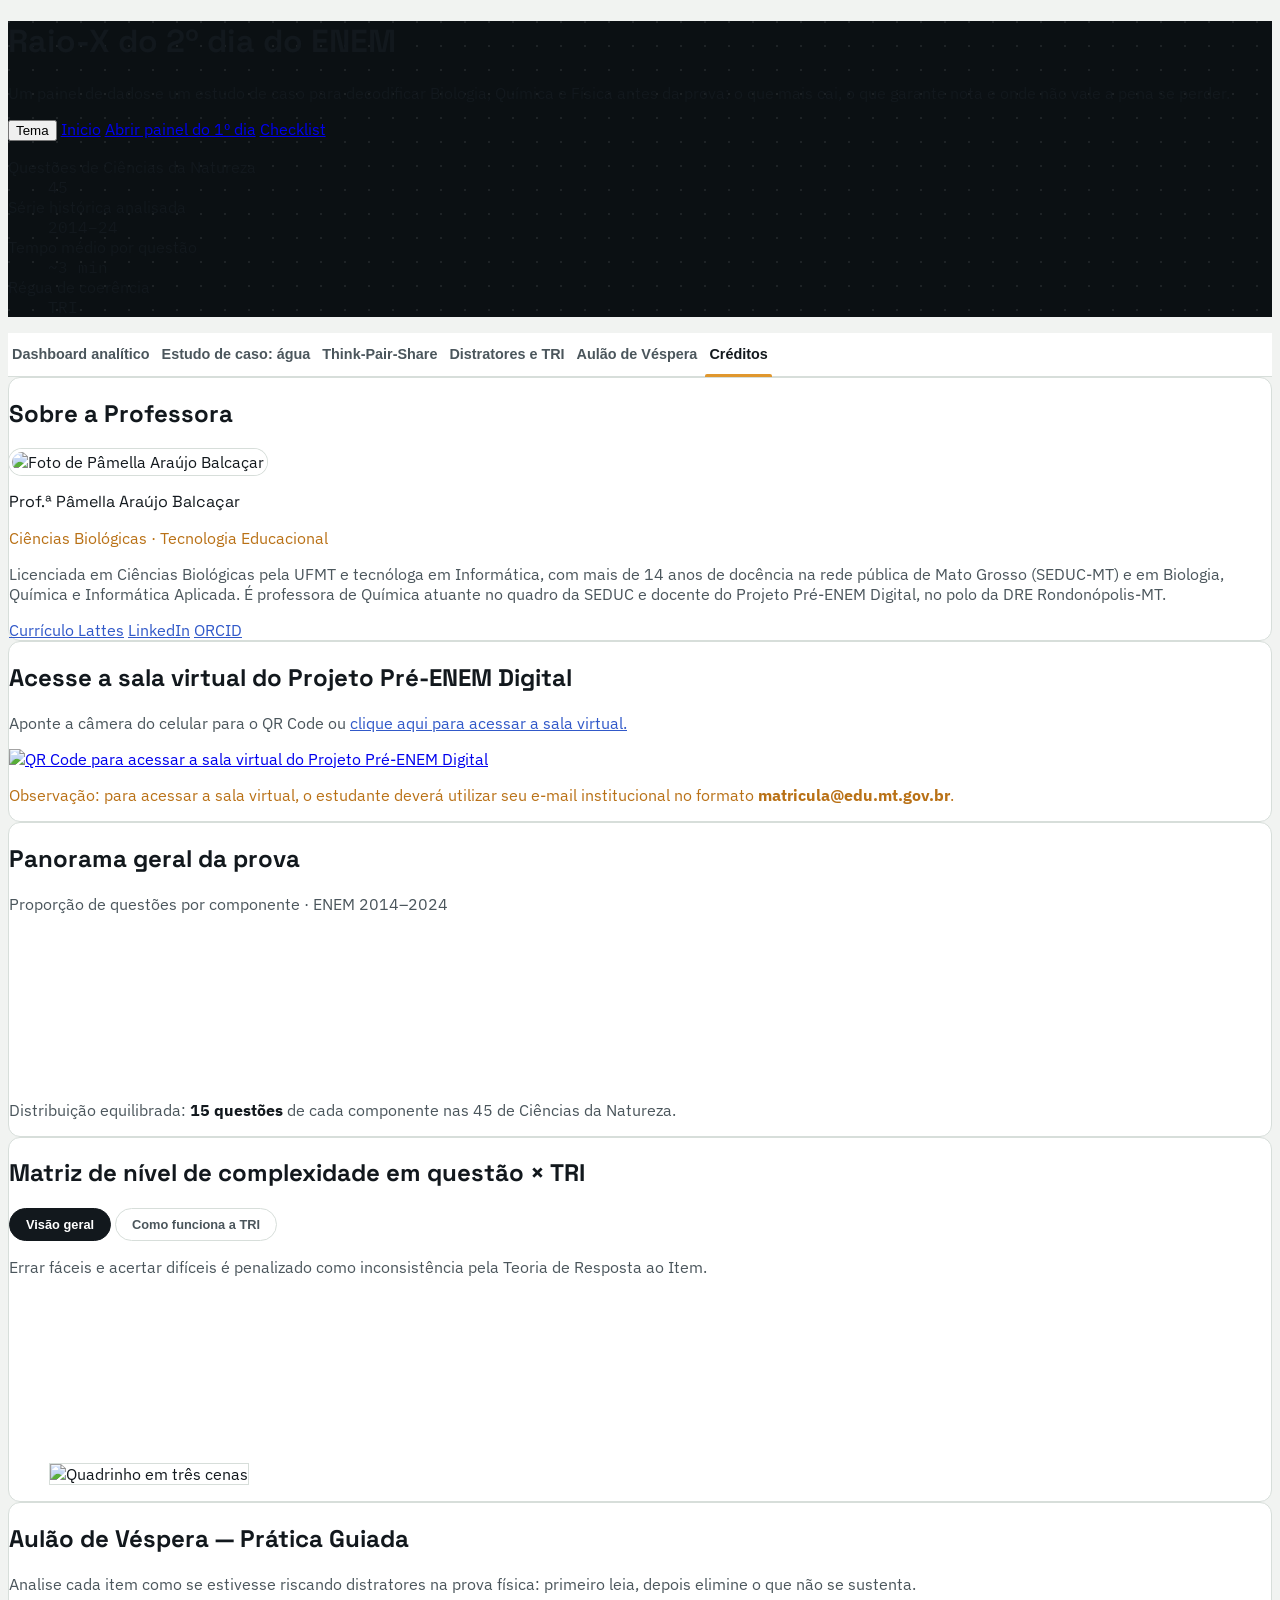
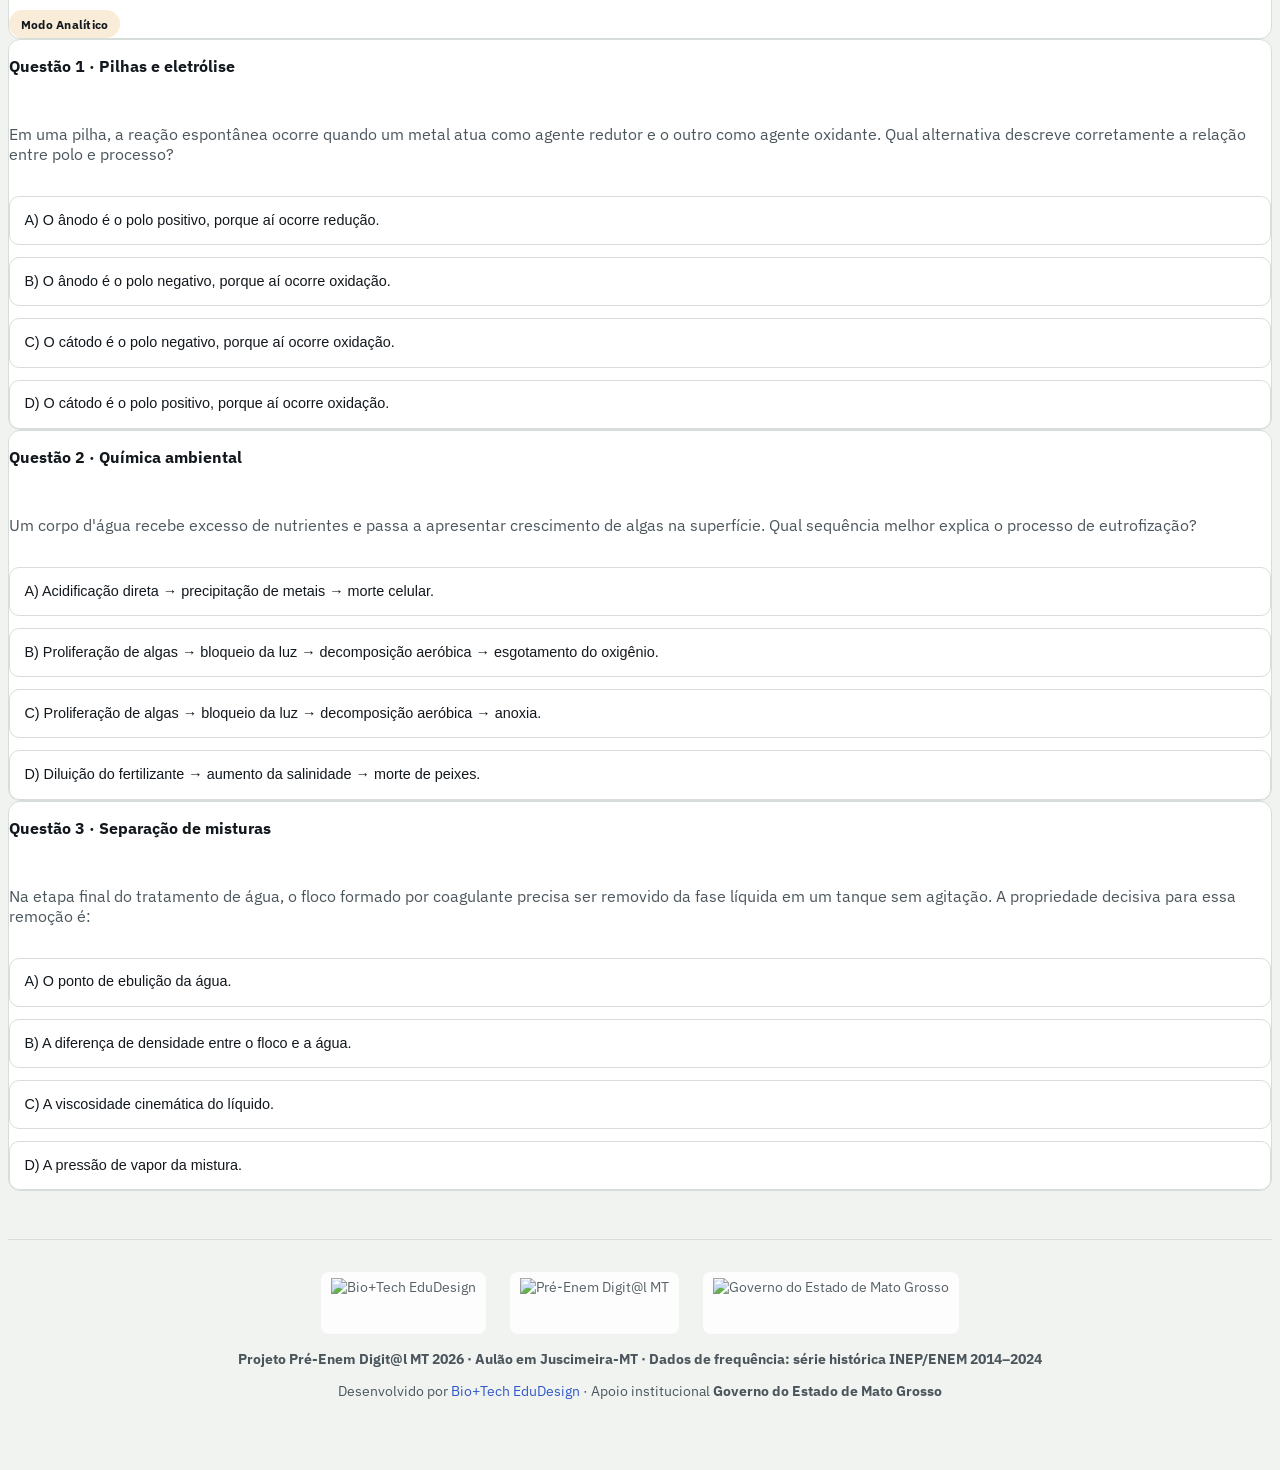
==== commit 7aec92c3: "Aplicar patch final de acessibilidade para abas e alternativas do Aulão de Véspera" ====
--- a/segundo-dia.html
+++ b/segundo-dia.html
@@ -48,29 +48,20 @@
   .font-display{font-family:'Space Grotesk',system-ui,sans-serif}
   .font-mono{font-family:'IBM Plex Mono',ui-monospace,monospace}
 
-  .scanfield{
-    background-color:#0B1013;
-    background-image:radial-gradient(circle at 1px 1px, rgba(255,255,255,.08) 1px, transparent 0);
-    background-size:24px 24px;
-  }
-
+  .scanfield{background-color:#0B1013;background-image:radial-gradient(circle at 1px 1px, rgba(255,255,255,.08) 1px, transparent 0);background-size:24px 24px}
   .panel{background:var(--paper-raised);border:1px solid var(--line);border-radius:12px}
-
   .tab-strip{border-bottom:1px solid var(--line)}
   .tab-btn{position:relative;padding:.85rem .25rem;font-size:.9rem;font-weight:600;color:var(--ink-soft);white-space:nowrap;background:none;border:none;cursor:pointer}
   .tab-btn::after{content:'';position:absolute;left:0;right:0;bottom:-1px;height:3px;background:transparent;border-radius:2px 2px 0 0}
   .tab-btn:hover{color:var(--ink)}
   .tab-btn[aria-selected="true"], .tab-btn[aria-expanded="true"]{color:var(--ink)}
   .tab-btn[aria-selected="true"]::after{background:var(--accent-glow)}
-
   .subtab-btn{padding:.5rem 1rem;border-radius:9999px;font-size:.8rem;font-weight:600;border:1px solid var(--line);background:var(--paper-raised);color:var(--ink-soft);cursor:pointer}
   .subtab-btn[aria-selected="true"]{background:var(--ink);color:#fff;border-color:var(--ink)}
-
   .heat-card{transition:transform .15s ease;border-left:5px solid var(--heat-c,#999);background:var(--paper-raised);border-top:1px solid var(--line);border-right:1px solid var(--line);border-bottom:1px solid var(--line);border-radius:12px}
   .heat-card:hover{transform:translateY(-2px)}
   .fade-in{animation:fadeIn .3s ease both}
   @keyframes fadeIn{from{opacity:0;transform:translateY(6px)}to{opacity:1;transform:none}}
-
   .alt-btn{width:100%;text-align:left;padding:.7rem 1rem;border-radius:10px;border:1px solid var(--line);background:var(--paper-raised);font-size:.875rem;color:var(--ink);cursor:pointer;transition:border-color .15s ease, background .15s ease}
   .alt-btn:hover{border-color:var(--fis)}
   .alt-btn.correct{border-color:var(--easy);background:color-mix(in srgb, var(--easy) 12%, var(--paper-raised))}
@@ -82,46 +73,28 @@
   .aulao-answers{display:grid;gap:.75rem}
   .aulao-option{width:100%;text-align:left;padding:.8rem .9rem;border-radius:10px;border:1px solid var(--line);background:var(--paper-raised);color:var(--ink);font-size:.9rem;line-height:1.5;cursor:pointer;transition:border-color .15s ease, transform .15s ease, opacity .15s ease, background .15s ease}
   .aulao-option:hover{border-color:var(--fis);transform:translateY(-1px)}
+  .aulao-option[aria-checked="true"]{border-color:var(--focus);box-shadow:0 0 0 2px color-mix(in srgb, var(--focus) 20%, transparent)}
   .aulao-option.correct{border-color:var(--easy);background:color-mix(in srgb, var(--easy) 12%, var(--paper-raised));color:var(--ink)}
+  .aulao-option.correct[aria-checked="true"]{border-color:var(--easy);background:color-mix(in srgb, var(--easy) 18%, var(--paper-raised))}
   .aulao-option.distrator-descartado{text-decoration:line-through;opacity:.5;border-color:var(--hard);background:color-mix(in srgb, var(--hard) 12%, var(--paper-raised))}
+  .aulao-option.distrator-descartado[aria-checked="true"]{border-color:var(--hard);text-decoration:line-through;opacity:.5}
 
   a:focus-visible, button:focus-visible, .alt-btn:focus-visible, .aulao-option:focus-visible{outline:2.5px solid var(--focus);outline-offset:2px}
-
   ::-webkit-scrollbar{height:8px;width:8px}::-webkit-scrollbar-thumb{background:#94a3b8;border-radius:8px}
-
-  @media (prefers-reduced-motion: reduce){
-    .fade-in{animation:none}
-    .heat-card{transition:none}
-    .aulao-option{transition:none}
-  }
-
-  .skip-link{position:absolute;left:-999px;top:0;background:#fff;color:#000;padding:.6rem 1rem;z-index:100;border-radius:0 0 8px 0}
-  .skip-link:focus{left:0}
-
-  /* Visualmente oculto, mas acessível a leitores de tela (tabelas alternativas dos gráficos) */
+  @media (prefers-reduced-motion: reduce){.fade-in{animation:none}.heat-card{transition:none}.aulao-option{transition:none}}
+  .skip-link{position:absolute;left:-999px;top:0;background:#fff;color:#000;padding:.6rem 1rem;z-index:100;border-radius:0 0 8px 0}.skip-link:focus{left:0}
   .sr-only{position:absolute;width:1px;height:1px;padding:0;margin:-1px;overflow:hidden;clip:rect(0,0,0,0);white-space:nowrap;border:0}
-
   .avatar-photo{width:112px;height:112px;border-radius:9999px;object-fit:cover;border:3px solid var(--paper-raised);box-shadow:0 0 0 1px var(--line)}
-
   .data-error{font-size:.8rem;color:var(--hard);padding:.75rem;border:1px dashed var(--hard);border-radius:8px}
-
-  /* ================= FOOTER ================= */
-  .site-footer{padding:2rem 1rem 3rem;text-align:center;border-top:1px solid var(--line);
-    margin-top:3rem;color:var(--ink-soft);font-size:.85rem}
+  .site-footer{padding:2rem 1rem 3rem;text-align:center;border-top:1px solid var(--line);margin-top:3rem;color:var(--ink-soft);font-size:.85rem}
   .site-footer .logos{display:flex;justify-content:center;align-items:center;gap:1.5rem;margin-bottom:1rem;flex-wrap:wrap}
   .site-footer .logos img{height:50px;object-fit:contain;opacity:.92;background:rgba(255,255,255,.92);padding:6px 10px;border-radius:8px}
-  .site-footer a{color:var(--fis);text-decoration:none}
-  .site-footer a:hover{text-decoration:underline}
-
-  /* ================= VIDEO ================= */
-  .video-wrap{position:relative;padding-bottom:56.25%;height:0;overflow:hidden;border-radius:12px;margin:1rem 0}
-  .video-wrap iframe{position:absolute;top:0;left:0;width:100%;height:100%;border:0}
+  .site-footer a{color:var(--fis);text-decoration:none}.site-footer a:hover{text-decoration:underline}
+  .video-wrap{position:relative;padding-bottom:56.25%;height:0;overflow:hidden;border-radius:12px;margin:1rem 0}.video-wrap iframe{position:absolute;top:0;left:0;width:100%;height:100%;border:0}
 </style>
 </head>
 <body class="min-h-screen" style="background:var(--paper);color:var(--ink)">
 <a href="#conteudo" class="skip-link">Pular para o conteúdo</a>
-
-<!-- ============ HEADER ============ -->
 <header class="scanfield text-white">
   <div class="max-w-6xl mx-auto px-5 pt-10 pb-8 md:pt-14 md:pb-10">
     <div class="flex flex-wrap items-start justify-between gap-6">
@@ -130,17 +103,10 @@
         <p class="mt-4 text-white/75 text-base leading-relaxed max-w-xl">Um painel de dados e um estudo de caso para decodificar Biologia, Química e Física antes da prova: o que mais cai, o que garante nota e onde não vale a pena se perder.</p>
       </div>
       <div class="flex items-center gap-2">
-        <button id="darkToggle" aria-pressed="false" class="flex items-center gap-2 bg-white/10 hover:bg-white/20 border border-white/20 rounded-lg px-3 py-2 text-sm font-medium transition">
-          <i data-lucide="moon" class="w-4 h-4" aria-hidden="true"></i><span class="hidden sm:inline">Tema</span>
-        </button>
-        <a href="index.html" class="flex items-center gap-2 bg-white/10 hover:bg-white/20 border border-white/20 rounded-lg px-3 py-2 text-sm font-medium transition">
-          <i data-lucide="home" class="w-4 h-4" aria-hidden="true"></i><span class="hidden sm:inline">Inicio</span>
-        </a>
-        <a href="primeiro-dia.html" class="flex items-center gap-2 bg-white text-ink hover:bg-white/90 rounded-lg px-3 py-2 text-sm font-semibold transition">
-          <i data-lucide="pen-line" class="w-5 h-5" style="color:var(--accent)" aria-hidden="true"></i><span class="hidden sm:inline">Abrir painel do 1º dia</span></a>
-        <a href="checklist.html" id="checklistLink" class="flex items-center gap-2 bg-white text-ink hover:bg-white/90 rounded-lg px-3 py-2 text-sm font-semibold transition">
-          <i data-lucide="printer" class="w-4 h-4" aria-hidden="true"></i><span class="hidden sm:inline">Checklist</span>
-        </a>
+        <button id="darkToggle" aria-pressed="false" class="flex items-center gap-2 bg-white/10 hover:bg-white/20 border border-white/20 rounded-lg px-3 py-2 text-sm font-medium transition"><i data-lucide="moon" class="w-4 h-4" aria-hidden="true"></i><span class="hidden sm:inline">Tema</span></button>
+        <a href="index.html" class="flex items-center gap-2 bg-white/10 hover:bg-white/20 border border-white/20 rounded-lg px-3 py-2 text-sm font-medium transition"><i data-lucide="home" class="w-4 h-4" aria-hidden="true"></i><span class="hidden sm:inline">Inicio</span></a>
+        <a href="primeiro-dia.html" class="flex items-center gap-2 bg-white text-ink hover:bg-white/90 rounded-lg px-3 py-2 text-sm font-semibold transition"><i data-lucide="pen-line" class="w-5 h-5" style="color:var(--accent)" aria-hidden="true"></i><span class="hidden sm:inline">Abrir painel do 1º dia</span></a>
+        <a href="checklist.html" id="checklistLink" class="flex items-center gap-2 bg-white text-ink hover:bg-white/90 rounded-lg px-3 py-2 text-sm font-semibold transition"><i data-lucide="printer" class="w-4 h-4" aria-hidden="true"></i><span class="hidden sm:inline">Checklist</span></a>
       </div>
     </div>
     <dl class="mt-9 grid grid-cols-2 md:grid-cols-4 border-t border-white/15">
@@ -152,7 +118,6 @@
   </div>
 </header>
 
-<!-- ============ TAB NAV ============ -->
 <nav class="sticky top-0 z-40 tab-strip" style="background:var(--paper-raised)" role="tablist" aria-label="Seções do painel">
   <div class="max-w-6xl mx-auto px-5 flex gap-7 overflow-x-auto">
     <button class="tab-btn" data-tab="dashboard" role="tab" aria-selected="false" tabindex="-1" aria-controls="tab-dashboard" id="tabbtn-dashboard">Dashboard analítico</button>
@@ -165,8 +130,6 @@
 </nav>
 
 <main id="conteudo" class="max-w-6xl mx-auto px-5 py-8">
-
-<!-- ============ TAB 0: ASPECTO GERAL ============ -->
 <section id="tab-geral" class="tab-panel fade-in space-y-6" role="tabpanel" aria-labelledby="tabbtn-geral" tabindex="0">
   <div class="panel p-6">
     <h2 class="font-display text-xl font-semibold mb-4">Sobre a Professora</h2>
@@ -175,7 +138,7 @@
       <div>
         <p class="font-display text-lg font-semibold">Prof.ª Pâmella Araújo Balcaçar</p>
         <p class="text-sm font-medium mt-0.5" style="color:var(--accent)">Ciências Biológicas · Tecnologia Educacional</p>
-        <p class="mt-3 text-sm leading-relaxed" style="color:var(--ink-soft)">Licenciada em Ciências Biológicas pela UFMT e tecnóloga em Informática, com mais de 14 anos de docência na rede pública de Mato Grosso (SEDUC-MT) e em Biologia, Química e Informática Aplicada. É professora de Química atuante no quadro da SEDUC e docente do Projeto Pré-ENEM Digital, no polo da DRE Rondonópolis-MT. Recentemente, atuou como Tutora Técnica em Tecnologia Educacional no curso Bacharelado em Ciências e Tecnologia da UFMT (Sistema UAB/CAPES) e integrou a comunidade ProLattes Brasil, de incentivo e permanência das mulheres nas áreas de tecnologia.</p>
+        <p class="mt-3 text-sm leading-relaxed" style="color:var(--ink-soft)">Licenciada em Ciências Biológicas pela UFMT e tecnóloga em Informática, com mais de 14 anos de docência na rede pública de Mato Grosso (SEDUC-MT) e em Biologia, Química e Informática Aplicada. É professora de Química atuante no quadro da SEDUC e docente do Projeto Pré-ENEM Digital, no polo da DRE Rondonópolis-MT.</p>
         <div class="flex flex-wrap gap-4 mt-4 text-sm font-semibold">
           <a href="http://lattes.cnpq.br/1206643836491711" target="_blank" rel="noopener" class="inline-flex items-center gap-1.5" style="color:var(--fis)"><i data-lucide="graduation-cap" class="w-4 h-4" aria-hidden="true"></i>Currículo Lattes</a>
           <a href="https://br.linkedin.com/in/pamellabiotec" target="_blank" rel="noopener" class="inline-flex items-center gap-1.5" style="color:var(--fis)"><i data-lucide="linkedin" class="w-4 h-4" aria-hidden="true"></i>LinkedIn</a>
@@ -193,17 +156,14 @@
   </div>
 </section>
 
-<!-- ============ TAB 1: DASHBOARD ============ -->
 <section id="tab-dashboard" class="tab-panel hidden space-y-6" role="tabpanel" aria-labelledby="tabbtn-dashboard" tabindex="0">
-
   <div class="grid md:grid-cols-5 gap-5">
     <div class="panel p-6 md:col-span-2">
       <h2 class="font-display text-lg font-semibold">Panorama geral da prova</h2>
       <p class="text-sm mt-1" style="color:var(--ink-soft)">Proporção de questões por componente · ENEM 2014–2024</p>
       <div class="relative h-60 mt-4"><canvas id="chartRosca" role="img" aria-label="Gráfico de rosca: Biologia, Química e Física dividem igualmente as 45 questões de Ciências da Natureza, 33,3% cada."></canvas></div>
-      <p class="mt-4 text-xs leading-relaxed" style="color:var(--ink-soft)">Distribuição equilibrada: <strong style="color:var(--ink)">15 questões</strong> de cada componente nas 45 de Ciências da Natureza. Nenhuma área pode ser negligenciada.</p>
-    </div>
-
+      <p class="mt-4 text-xs leading-relaxed" style="color:var(--ink-soft)">Distribuição equilibrada: <strong style="color:var(--ink)">15 questões</strong> de cada componente nas 45 de Ciências da Natureza.</p>
+    </div>
     <div class="panel p-6 md:col-span-3">
       <div class="flex flex-wrap items-center justify-between gap-3">
         <h2 class="font-display text-lg font-semibold">Matriz de nível de complexidade em questão × TRI</h2>
@@ -212,69 +172,14 @@
           <button class="subtab-btn" data-subtab="logica" role="tab" aria-selected="false" aria-controls="tri-logica" id="subtabbtn-logica">Como funciona a TRI</button>
         </div>
       </div>
-  
       <div id="tri-visao" class="subtab-panel mt-4" role="tabpanel" aria-labelledby="subtabbtn-visao">
         <p class="text-sm" style="color:var(--ink-soft)">Errar fáceis e acertar difíceis é penalizado como inconsistência pela Teoria de Resposta ao Item.</p>
         <div class="relative h-60 mt-4"><canvas id="chartTRI" role="img" aria-label="Gráfico de barras: 30% das questões são fáceis, 50% médias e 20% difíceis" aria-describedby="chartTRI-desc"></canvas></div>
         <p id="chartTRI-desc" class="sr-only">Fáceis: 30% da prova, garantia absoluta, zona TRI crítica. Médias: 50% da prova, maior ganho de pontuação. Difíceis: 20% da prova, resolver por último.</p>
-        <table class="sr-only">
-          <caption>Distribuição de questões por nível de dificuldade e seu papel na régua TRI</caption>
-          <thead><tr><th scope="col">Nível</th><th scope="col">% da prova</th><th scope="col">Papel na régua TRI</th></tr></thead>
-          <tbody>
-            <tr><th scope="row">Fáceis</th><td>30%</td><td>Garantia absoluta — zona TRI crítica</td></tr>
-            <tr><th scope="row">Médias</th><td>50%</td><td>Maior ganho de pontuação</td></tr>
-            <tr><th scope="row">Difíceis</th><td>20%</td><td>Resolver por último</td></tr>
-          </tbody>
-        </table>
-        <div class="mt-4 grid sm:grid-cols-3 gap-3 text-xs">
-          <div class="rounded-lg p-3" style="border:1px solid var(--line);background:color-mix(in srgb, var(--easy) 10%, var(--paper-raised))"><i data-lucide="shield-check" class="w-4 h-4 mb-1" style="color:var(--easy)" aria-hidden="true"></i><strong>Fáceis (30%):</strong> zona de garantia.</div>
-          <div class="rounded-lg p-3" style="border:1px solid var(--line);background:color-mix(in srgb, var(--mid) 10%, var(--paper-raised))"><i data-lucide="flag" class="w-4 h-4 mb-1" style="color:var(--mid)" aria-hidden="true"></i><strong>Médias (50%):</strong> maior ganho de pontuação.</div>
-          <div class="rounded-lg p-3" style="border:1px solid var(--line);background:color-mix(in srgb, var(--hard) 10%, var(--paper-raised))"><i data-lucide="alert-triangle" class="w-4 h-4 mb-1" style="color:var(--hard)" aria-hidden="true"></i><strong>Difíceis (20%):</strong> resolver por último.</div>
-        </div>
-      </div>
-  
+      </div>
       <div id="tri-logica" class="subtab-panel hidden mt-4" role="tabpanel" aria-labelledby="subtabbtn-logica">
-        <figure class="mt-5">
-          <img src="assets/HQ_TRI.png" alt="Quadrinho em três cenas: dois estudantes acertam 30 questões cada, mas um tira 620 pontos e o outro 740. No segundo quadro, Sofia explica que a TRI mede a coerência entre acertos e dificuldades. No terceiro quadro, Lucas mostra seu padrão inconsistente: erra fácil e acerta difícil, o que a TRI trata como custo." class="rounded-lg w-full max-w-md mx-auto border" style="border:1px solid var(--line)">
-          <figcaption class="text-xs text-center mt-2" style="color:var(--ink-soft)">Exemplo: os dois estudantes acertaram o mesmo número de questões (30 de 45), mas tiraram notas bem diferentes. A diferença está na qualidade dos acertos e dos erros — e isso a TRI mede com precisão.</figcaption>
-        </figure>
-      </div>
-    </div>
-  </div>
-
-  <div class="panel p-6">
-    <div class="flex flex-wrap items-center justify-between gap-3">
-      <h2 class="font-display text-lg font-semibold">Mapa de calor temático</h2>
-      <div class="flex gap-2 flex-wrap" id="heatFilters">
-        <button data-f="Biologia" class="hf-btn text-xs font-semibold px-3 py-1.5 rounded-lg" style="border:1px solid var(--line)">Biologia</button>
-        <button data-f="Física" class="hf-btn text-xs font-semibold px-3 py-1.5 rounded-lg" style="border:1px solid var(--line)">Física</button>
-        <button data-f="Química" class="hf-btn text-xs font-semibold px-3 py-1.5 rounded-lg" style="border:1px solid var(--line)">Química</button>
-        <button data-f="Todas" class="hf-btn text-xs font-semibold px-3 py-1.5 rounded-lg" style="border:1px solid var(--line)">Todas</button>
-      </div>
-    </div>
-    <p class="text-sm mt-1" style="color:var(--ink-soft)">Clique em um tema para ver as competências BNCC/ENEM associadas. A intensidade da cor indica a frequência relativa de cobrança, 2014–2024.</p>
-    <div class="flex flex-wrap gap-4 mt-4 mb-1 text-xs font-medium">
-      <span class="flex items-center gap-1.5"><span class="w-3 h-3 rounded-sm" style="background:#D9534F"></span>Muito alta</span>
-      <span class="flex items-center gap-1.5"><span class="w-3 h-3 rounded-sm" style="background:#F0AD4E"></span>Alta</span>
-      <span class="flex items-center gap-1.5"><span class="w-3 h-3 rounded-sm" style="background:#FFD166"></span>Média</span>
-      <span class="flex items-center gap-1.5"><span class="w-3 h-3 rounded-sm" style="background:#5CB85C"></span>Baixa</span>
-    </div>
-    <div id="heatGrid" class="grid sm:grid-cols-2 lg:grid-cols-3 gap-3 mt-4"></div>
-  </div>
-
-  <div id="heatModal" class="hidden fixed inset-0 z-50 flex items-center justify-center p-4" style="background:rgba(0,0,0,.5)" role="dialog" aria-modal="true" aria-labelledby="hmTitle">
-    <div class="panel max-w-lg w-full p-6 fade-in">
-      <div class="flex items-start justify-between gap-4">
-        <div><p id="hmDisc" class="text-xs font-semibold" style="color:var(--accent)"></p>
-        <h3 id="hmTitle" class="font-display text-lg font-semibold mt-1"></h3></div>
-        <button id="hmClose" class="p-1.5 rounded-lg" aria-label="Fechar"><i data-lucide="x" class="w-5 h-5" aria-hidden="true"></i></button>
-      </div>
-      <p id="hmSub" class="text-sm font-medium mt-2" style="color:var(--ink-soft)"></p>
-      <div class="mt-3 flex flex-wrap items-center gap-2 text-xs font-semibold">
-        <span id="hmFreq" class="px-2 py-1 rounded-lg font-mono"></span>
-        <span id="hmComp" class="px-2 py-1 rounded-lg font-mono" style="background:var(--paper);border:1px solid var(--line)"></span>
-      </div>
-      <p id="hmDesc" class="mt-4 text-sm leading-relaxed" style="color:var(--ink-soft)"></p>
+        <figure class="mt-5"><img src="assets/HQ_TRI.png" alt="Quadrinho em três cenas" class="rounded-lg w-full max-w-md mx-auto border" style="border:1px solid var(--line)"></figure>
+      </div>
     </div>
   </div>
 </section>
@@ -291,169 +196,43 @@
   </div>
 
   <div class="grid gap-5 lg:grid-cols-3">
-    <article class="panel p-5 aulao-question">
+    <article class="panel p-5 aulao-question" aria-live="polite">
       <h3>Questão 1 · Pilhas e eletrólise</h3>
       <p class="text-sm leading-relaxed" style="color:var(--ink-soft)">Em uma pilha, a reação espontânea ocorre quando um metal atua como agente redutor e o outro como agente oxidante. Qual alternativa descreve corretamente a relação entre polo e processo?</p>
-      <div class="aulao-answers">
-        <button class="aulao-option" data-correct="false" type="button" aria-pressed="false">A) O ânodo é o polo positivo, porque aí ocorre redução.</button>
-        <button class="aulao-option" data-correct="true" type="button" aria-pressed="false">B) O ânodo é o polo negativo, porque aí ocorre oxidação.</button>
-        <button class="aulao-option" data-correct="false" type="button" aria-pressed="false">C) O cátodo é o polo negativo, porque aí ocorre oxidação.</button>
-        <button class="aulao-option" data-correct="false" type="button" aria-pressed="false">D) O cátodo é o polo positivo, porque aí ocorre oxidação.</button>
+      <div class="aulao-answers" role="radiogroup" aria-label="Alternativas da questão 1">
+        <button class="aulao-option" type="button" role="radio" aria-checked="false" aria-label="Alternativa A: O ânodo é o polo positivo, porque aí ocorre redução." data-correct="false">A) O ânodo é o polo positivo, porque aí ocorre redução.</button>
+        <button class="aulao-option" type="button" role="radio" aria-checked="false" aria-label="Alternativa B: O ânodo é o polo negativo, porque aí ocorre oxidação." data-correct="true">B) O ânodo é o polo negativo, porque aí ocorre oxidação.</button>
+        <button class="aulao-option" type="button" role="radio" aria-checked="false" aria-label="Alternativa C: O cátodo é o polo negativo, porque aí ocorre oxidação." data-correct="false">C) O cátodo é o polo negativo, porque aí ocorre oxidação.</button>
+        <button class="aulao-option" type="button" role="radio" aria-checked="false" aria-label="Alternativa D: O cátodo é o polo positivo, porque aí ocorre oxidação." data-correct="false">D) O cátodo é o polo positivo, porque aí ocorre oxidação.</button>
       </div>
     </article>
 
-    <article class="panel p-5 aulao-question">
+    <article class="panel p-5 aulao-question" aria-live="polite">
       <h3>Questão 2 · Química ambiental</h3>
       <p class="text-sm leading-relaxed" style="color:var(--ink-soft)">Um corpo d'água recebe excesso de nutrientes e passa a apresentar crescimento de algas na superfície. Qual sequência melhor explica o processo de eutrofização?</p>
-      <div class="aulao-answers">
-        <button class="aulao-option" data-correct="false" type="button" aria-pressed="false">A) Acidificação direta → precipitação de metais → morte celular.</button>
-        <button class="aulao-option" data-correct="false" type="button" aria-pressed="false">C) Proliferação de algas → bloqueio da luz → decomposição aeróbica → anoxia.</button>
-        <button class="aulao-option" data-correct="true" type="button" aria-pressed="false">B) Proliferação de algas → bloqueio da luz → decomposição aeróbica → esgotamento do oxigênio.</button>
-        <button class="aulao-option" data-correct="false" type="button" aria-pressed="false">D) Diluição do fertilizante → aumento da salinidade → morte de peixes.</button>
+      <div class="aulao-answers" role="radiogroup" aria-label="Alternativas da questão 2">
+        <button class="aulao-option" type="button" role="radio" aria-checked="false" aria-label="Alternativa A: Acidificação direta, precipitação de metais, morte celular." data-correct="false">A) Acidificação direta → precipitação de metais → morte celular.</button>
+        <button class="aulao-option" type="button" role="radio" aria-checked="false" aria-label="Alternativa B: Proliferação de algas, bloqueio da luz, decomposição aeróbica, esgotamento do oxigênio." data-correct="true">B) Proliferação de algas → bloqueio da luz → decomposição aeróbica → esgotamento do oxigênio.</button>
+        <button class="aulao-option" type="button" role="radio" aria-checked="false" aria-label="Alternativa C: Proliferação de algas, bloqueio da luz, decomposição aeróbica, anoxia." data-correct="false">C) Proliferação de algas → bloqueio da luz → decomposição aeróbica → anoxia.</button>
+        <button class="aulao-option" type="button" role="radio" aria-checked="false" aria-label="Alternativa D: Diluição do fertilizante, aumento da salinidade, morte de peixes." data-correct="false">D) Diluição do fertilizante → aumento da salinidade → morte de peixes.</button>
       </div>
     </article>
 
-    <article class="panel p-5 aulao-question">
+    <article class="panel p-5 aulao-question" aria-live="polite">
       <h3>Questão 3 · Separação de misturas</h3>
       <p class="text-sm leading-relaxed" style="color:var(--ink-soft)">Na etapa final do tratamento de água, o floco formado por coagulante precisa ser removido da fase líquida em um tanque sem agitação. A propriedade decisiva para essa remoção é:</p>
-      <div class="aulao-answers">
-        <button class="aulao-option" data-correct="false" type="button" aria-pressed="false">A) O ponto de ebulição da água.</button>
-        <button class="aulao-option" data-correct="true" type="button" aria-pressed="false">B) A diferença de densidade entre o floco e a água.</button>
-        <button class="aulao-option" data-correct="false" type="button" aria-pressed="false">C) A viscosidade cinemática do líquido.</button>
-        <button class="aulao-option" data-correct="false" type="button" aria-pressed="false">D) A pressão de vapor da mistura.</button>
+      <div class="aulao-answers" role="radiogroup" aria-label="Alternativas da questão 3">
+        <button class="aulao-option" type="button" role="radio" aria-checked="false" aria-label="Alternativa A: O ponto de ebulição da água." data-correct="false">A) O ponto de ebulição da água.</button>
+        <button class="aulao-option" type="button" role="radio" aria-checked="false" aria-label="Alternativa B: A diferença de densidade entre o floco e a água." data-correct="true">B) A diferença de densidade entre o floco e a água.</button>
+        <button class="aulao-option" type="button" role="radio" aria-checked="false" aria-label="Alternativa C: A viscosidade cinemática do líquido." data-correct="false">C) A viscosidade cinemática do líquido.</button>
+        <button class="aulao-option" type="button" role="radio" aria-checked="false" aria-label="Alternativa D: A pressão de vapor da mistura." data-correct="false">D) A pressão de vapor da mistura.</button>
       </div>
     </article>
   </div>
 </section>
 
-<!-- ============ TAB 2: ESTUDO DE CASO ETA ============ -->
-<section id="tab-estudo" class="tab-panel hidden space-y-6" role="tabpanel" aria-labelledby="tabbtn-estudo" tabindex="0">
-  <div class="panel p-6">
-    <h2 class="font-display text-xl font-semibold">Estação de Tratamento de Água — um caso, três ciências</h2>
-    <p class="mt-2 text-sm leading-relaxed" style="color:var(--ink-soft)"><strong style="color:var(--ink)">Situação-problema:</strong> um município próximo a um polo industrial e agrícola registra aumento de casos de amebíase e giardíase, com efluentes contendo nutrientes e resíduos orgânicos. A concessão precisa otimizar o tratamento e adotar práticas de Química Verde para a destinação segura de efluentes.</p>
-  </div>
-
-  <div class="grid md:grid-cols-3 gap-5">
-    <div class="panel p-6" style="border-top:4px solid var(--qui)">
-      <div class="flex items-center justify-between"><span class="text-xs font-semibold" style="color:var(--qui)">Etapa 1 · Química</span><i data-lucide="flask-conical" class="w-5 h-5" style="color:var(--qui)" aria-hidden="true"></i></div>
-      <h3 class="font-display text-lg font-semibold mt-2">Coagulação e floculação</h3>
-      <p class="text-sm mt-2 leading-relaxed" style="color:var(--ink-soft)">Adição de <strong style="color:var(--ink)">sulfato de alumínio</strong> e <strong style="color:var(--ink)">hidróxido de cálcio</strong>: as partículas coloidais se destabilizam e formam flocos que sedimentam.</p>
-      <ul class="mt-4 space-y-2 text-xs" style="color:var(--ink-soft)">
-        <li>Interações intermoleculares e hidrólise de sais</li>
-        <li>Hidrólise: Al₂(SO₄)₃ + Ca(OH)₂ → flocos de Al(OH)₃</li>
-        <li>Química Verde: descarte sustentável de efluentes</li>
-      </ul>
-      <button class="eta-q mt-4 text-xs font-semibold" style="color:var(--qui)" data-q="1">Ver questão relacionada (fácil)</button>
-    </div>
-    <div class="panel p-6" style="border-top:4px solid var(--fis)">
-      <div class="flex items-center justify-between"><span class="text-xs font-semibold" style="color:var(--fis)">Etapa 2 · Física</span><i data-lucide="arrow-down-to-line" class="w-5 h-5" style="color:var(--fis)" aria-hidden="true"></i></div>
-      <h3 class="font-display text-lg font-semibold mt-2">Decantação</h3>
-      <p class="text-sm mt-2 leading-relaxed" style="color:var(--ink-soft)">Sedimentação dos flocos pela ação da <strong style="color:var(--ink)">gravidade</strong> e diferença de <strong style="color:var(--ink)">densidade</strong> entre o floco e a água, em tanque sem agitação.</p>
-      <ul class="mt-4 space-y-2 text-xs" style="color:var(--ink-soft)">
-        <li>Peso &gt; empuxo → o floco afunda (d_floco &gt; d_água)</li>
-        <li>Velocidade limite de sedimentação (equilíbrio de forças)</li>
-        <li>Separação mecânica de fases sólido-líquido</li>
-      </ul>
-      <button class="eta-q mt-4 text-xs font-semibold" style="color:var(--fis)" data-q="1">Ver questão relacionada (fácil)</button>
-    </div>
-    <div class="panel p-6" style="border-top:4px solid var(--bio)">
-      <div class="flex items-center justify-between"><span class="text-xs font-semibold" style="color:var(--bio)">Etapa 3 · Biologia</span><i data-lucide="bug" class="w-5 h-5" style="color:var(--bio)" aria-hidden="true"></i></div>
-      <h3 class="font-display text-lg font-semibold mt-2">Desinfecção e cloração</h3>
-      <p class="text-sm mt-2 leading-relaxed" style="color:var(--ink-soft)">Inativação e destruição de estruturas celulares de patógenos (vírus, bactérias e protozoários como <em>Giardia</em> e <em>Entamoeba</em>), previnindo parasitoses e contaminações.</p>
-      <ul class="mt-4 space-y-2 text-xs" style="color:var(--ink-soft)">
-        <li>Saneamento básico e saúde pública (prevenção de amebíase/giardíase)</li>
-        <li>Controle de eutrofização por excesso de matéria orgânica</li>
-        <li>Cloro oxida membranas e enzimas celulares</li>
-      </ul>
-      <button class="eta-q mt-4 text-xs font-semibold" style="color:var(--bio)" data-q="2">Ver questão relacionada (média)</button>
-    </div>
-  </div>
-
-  <div class="panel p-6">
-    <h3 class="font-display text-lg font-semibold mb-4">Cadeia da eutrofização antropogênica</h3>
-    <p class="text-sm mb-4" style="color:var(--ink-soft)">Clique em cada etapa para expandir a explicação.</p>
-    <div class="flex flex-col lg:flex-row gap-2 items-stretch" id="eutroChain"></div>
-  </div>
-</section>
-
-<!-- ============ TAB 3: THINK-PAIR-SHARE ============ -->
-<section id="tab-desafio" class="tab-panel hidden space-y-6" role="tabpanel" aria-labelledby="tabbtn-desafio" tabindex="0">
-  <div class="panel p-6">
-    <div class="flex flex-wrap items-center justify-between gap-4">
-      <div>
-        <h2 class="font-display text-xl font-semibold">Simulação Think-Pair-Share</h2>
-        <p class="text-sm mt-1" style="color:var(--ink-soft)">Think (2 min) → Pair (3 min) → Share (2 min). Use o cronômetro e responda antes de revelar o gabarito.</p>
-      </div>
-      <div class="flex items-center gap-3">
-        <div class="text-center"><div id="timerDisplay" class="font-mono text-3xl font-semibold" style="color:var(--fis)">02:00</div><div id="timerPhase" class="text-xs font-semibold" style="color:var(--ink-soft)">Think</div></div>
-        <div class="flex flex-col gap-1.5">
-          <button id="timerStart" class="px-4 py-1.5 rounded-lg text-white text-xs font-semibold" style="background:var(--fis)">Iniciar</button>
-          <div class="flex gap-1.5">
-            <button class="phase-btn px-2 py-1 rounded-lg text-xs font-semibold" style="border:1px solid var(--line)" data-min="2" data-phase="Think">Think</button>
-            <button class="phase-btn px-2 py-1 rounded-lg text-xs font-semibold" style="border:1px solid var(--line)" data-min="3" data-phase="Pair">Pair</button>
-            <button class="phase-btn px-2 py-1 rounded-lg text-xs font-semibold" style="border:1px solid var(--line)" data-min="2" data-phase="Share">Share</button>
-          </div>
-        </div>
-      </div>
-    </div>
-  </div>
-  <div id="quizContainer" class="grid lg:grid-cols-2 gap-5"></div>
-</section>
-
-<!-- ============ TAB 4: DISTRATORES E TRI ============ -->
-<section id="tab-checklist" class="tab-panel hidden space-y-6" role="tabpanel" aria-labelledby="tabbtn-checklist" tabindex="0">
-  <div class="panel p-6">
-    <div class="flex flex-wrap items-center justify-between gap-3 mb-4">
-      <h2 class="font-display text-lg font-semibold">Guia de eliminação de distratores</h2>
-      <div class="flex gap-2 flex-wrap" id="distFilters">
-        <button data-d="todos" class="df-btn text-xs font-semibold px-3 py-1.5 rounded-lg" style="border:1px solid var(--line)">Todos</button>
-        <button data-d="extrapolacao" class="df-btn text-xs font-semibold px-3 py-1.5 rounded-lg" style="border:1px solid var(--line)">Falsa verdade</button>
-        <button data-d="inversor" class="df-btn text-xs font-semibold px-3 py-1.5 rounded-lg" style="border:1px solid var(--line)">Inversor</button>
-        <button data-d="generalista" class="df-btn text-xs font-semibold px-3 py-1.5 rounded-lg" style="border:1px solid var(--line)">Generalista</button>
-      </div>
-    </div>
-    <div class="overflow-x-auto">
-      <table class="w-full text-sm" id="distTable">
-        <thead><tr class="text-left text-xs" style="color:var(--ink-soft);border-bottom:1px solid var(--line)">
-          <th class="py-3 pr-4">Perfil</th><th class="py-3 pr-4">Gatilho de identificação</th><th class="py-3 pr-4">Ação recomendada</th><th class="py-3">Exemplo</th>
-        </tr></thead>
-        <tbody></tbody>
-      </table>
-    </div>
-  </div>
-
-  <div class="panel p-6">
-    <h2 class="font-display text-lg font-semibold mb-4">Protocolo prático do 2º dia</h2>
-    <ol class="space-y-4" id="protocolList"></ol>
-  </div>
-
-  <div class="grid sm:grid-cols-3 gap-4">
-    <div class="panel p-5"><i data-lucide="clock" class="w-5 h-5 mb-2" style="color:var(--fis)" aria-hidden="true"></i><h3 class="font-semibold text-sm">Gestão de tempo</h3><p class="text-xs mt-1" style="color:var(--ink-soft)">Média de 3 min por questão. Técnica de eliminação rápida: riscar o que é impossível e avançar.</p></div>
-    <div class="panel p-5"><i data-lucide="ruler" class="w-5 h-5 mb-2" style="color:var(--fis)" aria-hidden="true"></i><h3 class="font-semibold text-sm">Análise dimensional</h3><p class="text-xs mt-1" style="color:var(--ink-soft)">Esqueceu a fórmula? olhe as unidades: se a resposta é em watts, a conta deve terminar em J/s.</p></div>
-    <div class="panel p-5"><i data-lucide="pencil-line" class="w-5 h-5 mb-2" style="color:var(--fis)" aria-hidden="true"></i><h3 class="font-semibold text-sm">Cartão-resposta</h3><p class="text-xs mt-1" style="color:var(--ink-soft)">Reserve os últimos 20 a 30 minutos para marcar com calma e checar a sequência final do gabarito.</p></div>
-  </div>
-
-  <div class="panel p-6 flex flex-wrap items-center justify-between gap-4">
-    <div><h3 class="font-display font-semibold">Checklist de estudos da reta final</h3><p class="text-xs mt-1" style="color:var(--ink-soft)">Versão para impressão/PDF com caixas de seleção para acompanhamento do estudante.</p></div>
-    <a href="checklist.html" class="px-5 py-2.5 rounded-lg text-white text-sm font-semibold flex items-center gap-2" style="background:var(--fis)"><i data-lucide="external-link" class="w-4 h-4" aria-hidden="true"></i> Abrir checklist</a>
-  </div>
-</section>
-
-<!-- ============ TAB 5: GALERIA DE FOTOS ============ -->
-<section id="tab-galeria" class="tab-panel hidden space-y-6" role="tabpanel" aria-labelledby="tabbtn-galeria" tabindex="0">
-  <div class="panel p-6">
-    <h2 class="font-display text-xl font-semibold">Galeria de fotos</h2>
-    <p class="mt-3 text-sm leading-relaxed" style="color:var(--ink-soft)">Esta seção está reservada para o registro fotográfico do aulão de Ciências da Natureza, realizado em Juscimeira-MT com estudantes, professores e momentos da aula prática em Ciências da Natureza. As fotos serão carregadas em conjunto com a documentação do projeto.</p>
-  </div>
-
-  <div class="panel p-6">
-    <div id="galeriaCarousel" class="galeria-wrap" role="region" aria-label="Carrossel de fotos do aulão"></div>
-  </div>
-</section>
-
 </main>
 
-<!-- FOOTER -->
 <footer class="site-footer">
   <div class="logos">
     <img src="assets/biotech_edudesign.png" alt="Bio+Tech EduDesign">
@@ -464,284 +243,123 @@
   <p>Desenvolvido por <a href="https://github.com/bio-tech-edu">Bio+Tech EduDesign</a> · Apoio institucional <strong>Governo do Estado de Mato Grosso</strong></p>
 </footer>
 
-<!-- Métricas simples de uso (GoatCounter — gratuito, sem cookies, sem dados pessoais). -->
-<!-- Troque "SEU-CODIGO" pela sua conta em https://www.goatcounter.com antes de publicar. -->
-<script data-goatcounter="https://SEU-CODIGO.goatcounter.com/count" async src="//gc.zgo.at/count.js"></script>
-
 <script>
-/* ================= DADOS (mapa_calor.csv) ================= */
-const HEAT=[
-["Biologia","Ecologia","Impactos Ambientais e Poluição",14.5,"Muito Alta","#D9534F","C3-H8, C3-H10, C3-H11","Avaliar perturbações ambientais, poluição, eutrofização e propor medidas mitigadoras."],
-["Física","Eletricidade","Circuitos Elétricos e Eletrodinâmica",12.0,"Muito Alta","#D9534F","C2-H5, C2-H6","Analisar circuitos elétricos, associação de resistores, corrente, tensão, potência e consumo de energia."],
-["Química","Físico-Química","Estequiometria e Concentração de Soluções",11.2,"Muito Alta","#D9534F","C7-H24, C7-H25","Calcular relações quantitativas de massa/mol e concentração de soluções em processos químicos e industriais."],
-["Física","Ondulatória","Fenômenos Ondulatórios e Acústica",9.8,"Alta","#F0AD4E","C1-H1, C1-H3","Interpretar refração, difração, interferência, ressonância, eco e cancelamento de ruído em ondas sonoras e eletromagnéticas."],
-["Química","Química Geral e Ambiental","Separação de Misturas e Tratamento de Água",8.5,"Alta","#F0AD4E","C7-H24, C3-H10","Identificar e comparar processos de separação de fases (floculação, decantação, filtração, destilação) e purificação da água."],
-["Biologia","Ecologia","Cadeias Alimentares e Fluxo de Energia",8.2,"Alta","#F0AD4E","C3-H8, C3-H9","Compreender as relações tróficas entre produtores, consumidores e decompositores e a eficiência de transferência energética."],
-["Biologia","Citologia","Metabolismo Celular e Organelas",7.8,"Alta","#F0AD4E","C4-H13, C4-H14","Relacionar a ultrastrutura celular e funções de organelas (mitocôndrias, cloroplastos, citosqueleto) à respiração e fotossíntese."],
-["Química","Química Orgânica","Funções Orgânicas e Propriedades Físicas",7.5,"Alta","#F0AD4E","C7-H24, C7-H25","Reconhecer grupos funcionais, polaridade, interações intermoleculares e pontos de ebulição/solubilidade de compostos orgânicos."],
-["Física","Mecânica","Conservação de Energia e Trabalho",7.2,"Média","#FFD166","C2-H5, C2-H6","Aplicar o princípio de conservação e transformação da energia mecânica (cinética e potencial) e trabalho."],
-["Química","Físico-Química","Termoquímica e Cinética Química",7.0,"Média","#FFD166","C7-H25, C7-H26","Calcular variação de entalpia (ΔH) e analisar fatores que alteram a velocidade de reações (temperatura, catalisadores)."],
-["Química","Físico-Química","Equilíbrio Químico e pH/pKa",6.8,"Média","#FFD166","C7-H25, C7-H27","Avaliar deslocamentos de equilíbrio (Princípio de Le Chatelier), constante de acidez e variação de pH em soluções."],
-["Biologia","Genética e Biotecnologia","Biotecnologia e Engenharia Genética",6.5,"Média","#FFD166","C4-H15, C4-H16","Compreender técnicas modernas de DNA recombinante, PCR, clonagem, terapia gênica e testes de paternidade."],
-["Física","Termofísica","Calorimetria e Propagação do Calor",6.4,"Média","#FFD166","C2-H5, C2-H7","Calcular trocas de calor sensível/latente e analisar processos de condução, convecção e radiação térmica em sistemas."],
-["Biologia","Ecologia","Ciclos Biogeoquímicos",6.1,"Média","#FFD166","C3-H8","Analisar a circulação de elementos químicos (Carbono, Nitrogênio, Água, Fósforo) no ecossistema e o impacto de queimadas/contaminações."],
-["Química","Físico-Química","Eletroquímica (Pilhas, Eletrólise e Corrosão)",5.8,"Média","#FFD166","C7-H24, C7-H26","Analisar potenciais de oxirredução, funcionamento de baterias, corrosão de metais e processos eletrolíticos."],
-["Biologia","Fisiologia e Saúde","Imunologia, Vacinas e Soros",5.5,"Baixa","#5CB85C","C4-H14, C8-H28","Diferenciar imunização ativa (vacinas) e passiva (soros) e compreender a resposta imune humoral e celular."],
-["Química","Química Geral","Transformações e Ligações Químicas",5.2,"Baixa","#5CB85C","C7-H24","Correlacionar o tipo de ligação química (iônica, covalente, metálica) às propriedades físicas e químicas das substâncias."],
-["Biologia","Fisiologia e Saúde","Parasitoses e Saúde Pública",5.0,"Baixa","#5CB85C","C8-H28, C8-H30","Identificar agentes etiológicos, vetores, ciclos biológicos de viroses, bacterioses, protozooses e profilaxia de doenças."],
-["Biologia","Genética e Biotecnologia","Genética Mendeliana e Molecular",4.8,"Baixa","#5CB85C","C4-H13, C4-H15","Interpretar heredogramas, probabilidade genética, doação de sangue (sistema ABO/Rh) e sínteses proteicas."],
-["Química","Química Orgânica","Reações Orgânicas e Polímeros",4.5,"Baixa","#5CB85C","C7-H26, C3-H10","Analisar reações de esterificação, saponificação (sabões e detergentes), polimerização e biodegradação."],
-["Física","Mecânica","Impulso, Colisões e Leis de Newton",4.5,"Baixa","#5CB85C","C2-H5","Analisar variação de quantidade de movimento, força de impacto em acidentes e dispositivos de segurança veicular (airbag/pneus)."],
-["Física","Eletricidade","Eletromagnetismo e Indução Magnética",4.2,"Baixa","#5CB85C","C2-H6, C2-H7","Compreender indução eletromagnética (Lei de Faraday), geradores de usinas elétricas e transformadores de fluxo magnético."],
-["Física","Óptica","Óptica Geométrica e Lentes Corretivas",4.0,"Baixa","#5CB85C","C1-H1, C1-H2","Analisar a propagação retilínea da luz, refração em lentes e espelhos e correção de defeitos de visão (miopia e hipermetropia)."],
-];
-
-/* ================= TEMA CLARO/ESCURO ================= */
-const root=document.documentElement;
+const root = document.documentElement;
 if(localStorage.theme==='dark'||(!('theme' in localStorage)&&matchMedia('(prefers-color-scheme: dark)').matches)) root.classList.add('dark');
-function syncToggle(){document.getElementById('darkToggle').setAttribute('aria-pressed', root.classList.contains('dark')?'true':'false');}
+const darkToggle = document.getElementById('darkToggle');
+function syncToggle(){darkToggle.setAttribute('aria-pressed', root.classList.contains('dark') ? 'true' : 'false');}
 syncToggle();
-document.getElementById('darkToggle').onclick=()=>{
-  root.classList.toggle('dark');
-  localStorage.theme=root.classList.contains('dark')?'dark':'light';
-  syncToggle();
-};
-
-/* ================= ABAS (com navegação por teclado: setas, Home, End) ================= */
-const tabBtns=Array.from(document.querySelectorAll('.tab-btn'));
+darkToggle.onclick=()=>{root.classList.toggle('dark');localStorage.theme=root.classList.contains('dark')?'dark':'light';syncToggle();};
+
+const tabBtns = Array.from(document.querySelectorAll('.tab-btn'));
 function getTabPanel(button){
   const panelId = button.dataset.tab;
   return document.getElementById(panelId) || document.getElementById('tab-' + panelId);
 }
-function activateTab(b,opts){
-  opts=opts||{};
-  tabBtns.forEach(x=>{x.setAttribute('aria-selected','false');x.setAttribute('aria-expanded','false');x.tabIndex=-1;});
-  b.setAttribute('aria-selected','true');b.setAttribute('aria-expanded','true');b.tabIndex=0;
-  document.querySelectorAll('.tab-panel').forEach(p=>p.classList.add('hidden'));
-  const p=getTabPanel(b);
-  if(p){p.classList.remove('hidden');p.classList.remove('fade-in');void p.offsetWidth;p.classList.add('fade-in');}
-  if(opts.focus)b.focus();
+function activateTab(button){
+  tabBtns.forEach((tab) => {
+    tab.setAttribute('aria-selected', 'false');
+    tab.setAttribute('aria-expanded', 'false');
+    tab.tabIndex = -1;
+  });
+  button.setAttribute('aria-selected', 'true');
+  button.setAttribute('aria-expanded', 'true');
+  button.tabIndex = 0;
+  document.querySelectorAll('.tab-panel').forEach((panel) => panel.classList.add('hidden'));
+  const panel = getTabPanel(button);
+  if(panel){panel.classList.remove('hidden');panel.classList.remove('fade-in');void panel.offsetWidth;panel.classList.add('fade-in');}
 }
-tabBtns.forEach((b,i)=>{
-  b.onclick=()=>activateTab(b);
-  b.addEventListener('keydown',e=>{
-    let idx=null;
-    if(e.key==='ArrowRight')idx=(i+1)%tabBtns.length;
-    else if(e.key==='ArrowLeft')idx=(i-1+tabBtns.length)%tabBtns.length;
-    else if(e.key==='Home')idx=0;
-    else if(e.key==='End')idx=tabBtns.length-1;
-    if(idx!==null){e.preventDefault();activateTab(tabBtns[idx],{focus:true});}
+tabBtns.forEach((button, index) => {
+  button.onclick = () => activateTab(button);
+  button.addEventListener('keydown', (event) => {
+    let nextIndex = null;
+    if(event.key === 'ArrowRight') nextIndex = (index + 1) % tabBtns.length;
+    else if(event.key === 'ArrowLeft') nextIndex = (index - 1 + tabBtns.length) % tabBtns.length;
+    else if(event.key === 'Home') nextIndex = 0;
+    else if(event.key === 'End') nextIndex = tabBtns.length - 1;
+    if(nextIndex !== null){event.preventDefault();activateTab(tabBtns[nextIndex]);tabBtns[nextIndex].focus();}
   });
 });
-function goToTab(name){const btn=document.querySelector('[data-tab="'+name+'"]'); if(btn) activateTab(btn);}
-
-/* ================= SUB-ABAS DA MATRIZ TRI ================= */
-const subtabBtns=Array.from(document.querySelectorAll('.subtab-btn'));
-subtabBtns.forEach(b=>b.onclick=()=>{
-  subtabBtns.forEach(x=>x.setAttribute('aria-selected','false'));
-  b.setAttribute('aria-selected','true');
-  document.querySelectorAll('.subtab-panel').forEach(p=>p.classList.add('hidden'));
-  document.getElementById('tri-'+b.dataset.subtab).classList.remove('hidden');
-  lucide.createIcons();
-});
-
-/* ================= MODO ANALÍTICO: AULÃO DE VÉSPERA ================= */
-document.querySelectorAll('.aulao-option').forEach(button => {
+
+const subtabBtns = Array.from(document.querySelectorAll('.subtab-btn'));
+subtabBtns.forEach((button) => {
+  button.onclick = () => {
+    subtabBtns.forEach((tab) => tab.setAttribute('aria-selected', 'false'));
+    button.setAttribute('aria-selected', 'true');
+    document.querySelectorAll('.subtab-panel').forEach((panel) => panel.classList.add('hidden'));
+    const target = document.getElementById('tri-' + button.dataset.subtab);
+    if(target) target.classList.remove('hidden');
+  };
+});
+
+document.querySelectorAll('.aulao-option').forEach((button) => {
   button.addEventListener('click', () => {
-    const answerGroup = button.closest('.aulao-answers');
-    if (!answerGroup) return;
-    const options = answerGroup.querySelectorAll('.aulao-option');
-    options.forEach(opt => {
+    const container = button.closest('.aulao-answers');
+    if(!container) return;
+
+    const options = container.querySelectorAll('.aulao-option');
+    options.forEach((opt) => {
       opt.classList.remove('correct', 'distrator-descartado');
-      opt.setAttribute('aria-pressed', 'false');
+      opt.setAttribute('aria-checked', 'false');
     });
-    button.setAttribute('aria-pressed', 'true');
-    if (button.dataset.correct === 'true') {
+
+    button.setAttribute('aria-checked', 'true');
+    if(button.dataset.correct === 'true'){
       button.classList.add('correct');
+      button.setAttribute('aria-label', button.getAttribute('aria-label') + '. Resposta correta.');
       return;
     }
+
     button.classList.add('distrator-descartado');
-    const correctOption = Array.from(options).find(opt => opt.dataset.correct === 'true');
-    if (correctOption) correctOption.classList.add('correct');
+    button.setAttribute('aria-label', button.getAttribute('aria-label') + '. Distrator descartado.');
+
+    const correctOption = Array.from(options).find((opt) => opt.dataset.correct === 'true');
+    if(correctOption){
+      correctOption.classList.add('correct');
+      correctOption.setAttribute('aria-checked', 'true');
+      correctOption.setAttribute('aria-label', correctOption.getAttribute('aria-label') + '. Resposta correta.');
+    }
   });
 });
 
-/* ================= GRÁFICOS ================= */
-const isDark=()=>root.classList.contains('dark');
-const txt=()=>isDark()?'#A8B1B4':'#4B565C';
-const cBio=()=>getComputedStyle(root).getPropertyValue('--bio').trim();
-const cQui=()=>getComputedStyle(root).getPropertyValue('--qui').trim();
-const cFis=()=>getComputedStyle(root).getPropertyValue('--fis').trim();
-const cEasy=()=>getComputedStyle(root).getPropertyValue('--easy').trim();
-const cMid=()=>getComputedStyle(root).getPropertyValue('--mid').trim();
-const cHard=()=>getComputedStyle(root).getPropertyValue('--hard').trim();
-
-const chartRosca=new Chart(document.getElementById('chartRosca'),{
-  type:'doughnut',
-  data:{labels:['Biologia','Química','Física'],datasets:[{data:[33.3,33.3,33.3],backgroundColor:[cBio(),cQui(),cFis()],borderWidth:3,borderColor:isDark()?'#12181C':'#FFFFFF'}]},
-  options:{cutout:'62%',plugins:{legend:{position:'bottom',labels:{color:txt(),font:{weight:'600'}}},tooltip:{callbacks:{label:c=>' '+c.label+': '+c.parsed+'% (~15 questões)'}}}}
-});
-const chartTRI=new Chart(document.getElementById('chartTRI'),{
-  type:'bar',
-  data:{labels:['Fáceis','Médias','Difíceis'],datasets:[{label:'% estimado da prova',data:[30,50,20],backgroundColor:[cEasy(),cMid(),cHard()],borderRadius:8}]},
-  options:{indexAxis:'y',plugins:{legend:{display:false},tooltip:{callbacks:{label:c=>{
-    const notas=['Garantia absoluta — zona TRI crítica','Maior ganho de pontuação','Resolver por último'];
-    return ' '+notas[c.dataIndex];
-  }}}},scales:{x:{max:60,ticks:{color:txt(),callback:v=>v+'%'},grid:{color:'rgba(148,163,184,.15)'}},y:{ticks:{color:txt(),font:{weight:'600'}},grid:{display:false}}}}
-});
-
-/* ================= MAPA DE CALOR ================= */
-const grid=document.getElementById('heatGrid');
-function renderHeat(f){
-  grid.innerHTML='';
-  HEAT.filter(r=>f==='Todas'||r[0]===f).forEach(r=>{
-    const d=document.createElement('button');
-    d.className='heat-card text-left rounded-lg p-4';
-    d.style.setProperty('--heat-c', r[5]);
-    d.innerHTML='<div class="flex justify-between items-start gap-2"><span class="text-xs font-semibold" style="color:var(--ink-soft)">'+r[0]+' · '+r[1]+'</span><span class="font-mono text-lg font-semibold" style="color:var(--ink)">'+r[3].toFixed(1)+'%</span></div>'
-      +'<p class="font-semibold text-sm mt-1 leading-snug">'+r[2]+'</p>'
-      +'<div class="mt-2 h-1.5 rounded-full" style="background:var(--paper)"><div class="h-full rounded-full" style="width:'+(r[3]/14.5*100)+'%;background:'+r[5]+'"></div></div>'
-      +'<p class="text-[11px] mt-2 font-mono" style="color:var(--ink-soft)">'+r[4]+' · '+r[6]+'</p>';
-    d.onclick=()=>openHeatModal(r);
-    grid.appendChild(d);
-  });
-}
-renderHeat('Todas');
-document.querySelectorAll('.hf-btn').forEach(b=>b.onclick=()=>{
-  document.querySelectorAll('.hf-btn').forEach(x=>{x.style.background='';x.style.color='';x.style.borderColor='var(--line)';});
-  b.style.background='var(--ink)';b.style.color='#fff';b.style.borderColor='var(--ink)';
-  renderHeat(b.dataset.f);
-});
-(document.querySelector('.hf-btn[data-f="Todas"]')||document.querySelector('.hf-btn')).click();
-
-function openHeatModal(r){
-  const hmDisc=document.getElementById('hmDisc'),hmTitle=document.getElementById('hmTitle'),hmSub=document.getElementById('hmSub'),
-        hmFreq=document.getElementById('hmFreq'),hmComp=document.getElementById('hmComp'),hmDesc=document.getElementById('hmDesc'),
-        heatModal=document.getElementById('heatModal');
-  hmDisc.textContent=r[0]+' · '+r[1];hmTitle.textContent=r[2];hmSub.textContent='Nível de calor: '+r[4];
-  hmFreq.textContent='Frequência: '+r[3].toFixed(1)+'%';hmFreq.style.background=r[5];
-  const hexv=r[5].replace('#','');const rr=parseInt(hexv.substr(0,2),16),gg=parseInt(hexv.substr(2,2),16),bb=parseInt(hexv.substr(4,2),16);
-  const luminance=(0.299*rr+0.587*gg+0.114*bb)/255;
-  hmFreq.style.color=luminance>0.6?'#12181D':'#fff';
-  hmComp.textContent='Competências: '+r[6];hmDesc.textContent=r[7];
-  heatModal.classList.remove('hidden');
-}
-document.getElementById('hmClose').onclick=()=>document.getElementById('heatModal').classList.add('hidden');
-document.getElementById('heatModal').onclick=e=>{if(e.target.id==='heatModal')e.currentTarget.classList.add('hidden')};
-document.addEventListener('keydown',e=>{if(e.key==='Escape')document.getElementById('heatModal').classList.add('hidden');});
-
-/* ================= EUTROFIZAÇÃO ================= */
-const EUTRO=[
-['Excesso de nutrientes','Efluentes ricos em nitratos e fosfatos (agricultura + esgoto) chegam ao corpo d\'água lêntico.'],
-['Bloom de algas','Proliferação explosiva de algas superficiais (eutrofização) forma uma camada densa na superfície.'],
-['Bloqueio da luz','A camada de algas impede a penetração da luz solar; a fotossíntese nas camadas profundas cessa.'],
-['Decomposição aeróbica','Decompositores consomem a matéria orgânica morta usando o oxigênio dissolvido na água.'],
-['Anoxia e mortandade','Esgotamento do O₂ dissolvido causa a morte de peixes e organismos aeróbicos (anoxia).']
-];
-const chain=document.getElementById('eutroChain');
-EUTRO.forEach((s,i)=>{
-  const b=document.createElement('button');
-  b.className='flex-1 text-left rounded-lg p-4 transition';
-  b.style.border='1px solid var(--line)';
-  b.innerHTML='<div class="font-mono text-xs font-semibold" style="color:var(--accent)">Passo '+(i+1)+'</div><p class="font-semibold text-sm mt-1">'+s[0]+'</p><p class="desc hidden text-xs mt-2 leading-relaxed" style="color:var(--ink-soft)">'+s[1]+'</p>';
-  b.onclick=()=>{b.querySelector('.desc').classList.toggle('hidden');b.style.borderColor=b.style.borderColor==='var(--fis)'?'var(--line)':'var(--fis)';};
-  chain.appendChild(b);
-  if(i<EUTRO.length-1){const a=document.createElement('div');a.className='hidden lg:flex items-center font-bold';a.style.color='var(--ink-soft)';a.textContent='→';chain.appendChild(a);}
-});
-
-/* ================= QUIZ TPS ================= */
-const QUIZ=[
-{id:1,nivel:'Fácil',cor:'--easy',foco:'Físico-Química / Separação de Misturas',enunciado:'Na etapa final do pré-tratamento de efluentes, flocos formados por agente coagulante precisam ser separados da fase líquida em um tanque sem agitação.',pergunta:'Qual é a propriedade física determinante para o sucesso dessa separação gravitacional?',alts:['Ponto de ebulição do solvente.','Dificuldade de solubilidade de gases.','Diferença de densidade entre o floco e a água.','Pressão de vapor da mistura.','Viscosidade cinemática do fluido.'],gab:2,comentario:'A decantação é um processo físico de separação fundamentado na ação da gravidade sobre partículas com densidade superior à do meio aquoso: Peso > Empuxo, logo o floco se sedimenta.',distrator:'Distrator típico: alternativas A ou E — termos técnicos (ponto de ebulição, viscosidade) que atraem quem busca respostas complexas, violando a simplicidade de um item classificado como fácil na TRI.'},
-{id:2,nivel:'Médio',cor:'--mid',foco:'Ecologia / Química Ambiental',enunciado:'O descarte inadequado de efluentes ricos em nitratos e fosfatos em corpos d\'água lênticos deflagra um processo de contaminação que culmina na mortandade de peixes devido à anoxia.',pergunta:'Qual sequência de eventos descreve corretamente esse processo ecológico?',alts:['Acidificação direta da água → precipitação de metais → morte celular.','Proliferação de algas superficiais → bloqueio da luz solar → decomposição aeróbica → esgotamento do oxigênio dissolvido → mortandade.','Aumento da salinidade → osmose inversa nos peixes → dano nos tecidos.','Reação de nitrato com cloro → formação de gás cloro → toxicidade imediata.','Bloqueio dos estoques vegetais → interação na cadeia alimentar → recuperação do ecossistema.'],gab:1,comentario:'O processo é a eutrofização antropogênica: o excesso de nutrientes gera um “bloom” de algas que impede a fotossíntese nas camadas profundas; os decompositores aeróbicos então consomem o oxigênio e causam anoxia.',distrator:'Distrator típico: alternativa D — associa conceitos de química corretos isoladamente (nitrato, cloro), mas falsos para o fenômeno ecológico em questão (perfil “Falsa Verdade”).'}
-];
-const qc=document.getElementById('quizContainer');
-QUIZ.forEach(q=>{
-  const c=document.createElement('div');c.className='panel p-6';
-  c.innerHTML='<div class="flex items-center gap-2 flex-wrap">'
-    +'<span class="text-xs font-semibold px-2.5 py-1 rounded-lg font-mono" style="background:color-mix(in srgb, var('+q.cor+') 15%, var(--paper-raised));color:var('+q.cor+')">Questão '+q.id+' · '+q.nivel+'</span>'
-    +'<span class="text-xs font-medium px-2.5 py-1 rounded-lg" style="background:var(--paper);color:var(--ink-soft)">'+q.foco+'</span></div>'
-    +'<p class="mt-3 text-sm leading-relaxed">'+q.enunciado+'</p>'
-    +'<p class="mt-2 text-sm font-semibold">'+q.pergunta+'</p>'
-    +'<div class="mt-3 space-y-2 alts"></div>'
-    +'<div class="mt-4 flex gap-2 flex-wrap">'
-    +'<button class="btn-gab px-4 py-2 rounded-lg text-white text-xs font-semibold" style="background:var(--fis)">Gabarito comentado</button>'
-    +'<button class="btn-dist px-4 py-2 rounded-lg text-xs font-semibold" style="border:1px solid var(--line)">Análise dos distratores</button>'
-    +'</div>'
-    +'<div class="fb-gab hidden mt-4 p-4 rounded-lg text-sm leading-relaxed" style="background:color-mix(in srgb, var(--easy) 12%, var(--paper-raised));border:1px solid var(--easy)"><strong>Gabarito:</strong> '+q.alts[q.gab]+'<br><em>Comentário:</em> '+q.comentario+'</div>'
-    +'<div class="fb-dist hidden mt-4 p-4 rounded-lg text-sm leading-relaxed" style="background:color-mix(in srgb, var(--mid) 12%, var(--paper-raised));border:1px solid var(--mid)"><strong>Distratores:</strong> '+q.distrator+'</div>';
-  const box=c.querySelector('.alts');
-  q.alts.forEach((a,i)=>{
-    const b=document.createElement('button');b.className='alt-btn';b.textContent='ABCDE'[i]+') '+a;
-    b.onclick=()=>{box.querySelectorAll('.alt-btn').forEach(x=>x.classList.remove('correct','wrong'));b.classList.add(i===q.gab?'correct':'wrong');};
-    box.appendChild(b);
-  });
-  c.querySelector('.btn-gab').onclick=()=>{c.querySelector('.fb-gab').classList.toggle('hidden');};
-  c.querySelector('.btn-dist').onclick=()=>{c.querySelector('.fb-dist').classList.toggle('hidden');};
-  qc.appendChild(c);
-});
-document.querySelectorAll('.eta-q').forEach(b=>b.onclick=()=>{
-  goToTab('desafio');
-  setTimeout(()=>{document.querySelectorAll('#quizContainer > div')[+b.dataset.q-1].scrollIntoView({behavior:'smooth',block:'center'})},150);
-});
-
-/* ================= CRONÔMETRO ================= */
-let tInt=null,tSec=120;
-const timerDisplay=document.getElementById('timerDisplay'),timerPhase=document.getElementById('timerPhase'),timerStart=document.getElementById('timerStart');
-const fmt=s=>String(Math.floor(s/60)).padStart(2,'0')+':'+String(s%60).padStart(2,'0');
-function setTimer(min,phase){clearInterval(tInt);tInt=null;tSec=min*60;timerDisplay.textContent=fmt(tSec);timerPhase.textContent=phase;timerStart.textContent='Iniciar';timerDisplay.style.color='var(--fis)';}
-document.querySelectorAll('.phase-btn').forEach(b=>b.onclick=()=>setTimer(+b.dataset.min,b.dataset.phase));
-timerStart.onclick=()=>{
-  if(tInt){clearInterval(tInt);tInt=null;timerStart.textContent='Retomar';return;}
-  timerStart.textContent='Pausar';
-  tInt=setInterval(()=>{
-    tSec--;timerDisplay.textContent=fmt(Math.max(tSec,0));
-    if(tSec<=0){
-      clearInterval(tInt);tInt=null;timerStart.textContent='Iniciar';
-      timerDisplay.style.color='var(--hard)';
-      setTimeout(()=>{timerDisplay.style.color='var(--fis)';},3000);
+const initialTab = document.querySelector('.tab-btn[aria-selected="true"]');
+if(initialTab) activateTab(initialTab);
+
+const chartRosca = new Chart(document.getElementById('chartRosca'), {
+  type: 'doughnut',
+  data: {
+    labels: ['Biologia','Química','Física'],
+    datasets: [{
+      data: [33.3, 33.3, 33.3],
+      backgroundColor: ['#2F7A56','#7C57C9','#3159C9'],
+      borderWidth: 3,
+      borderColor: '#FFFFFF'
+    }]
+  },
+  options: { cutout: '62%', plugins: { legend: { position: 'bottom', labels: { color: '#4B565C', font: { weight: '600' } } } } }
+});
+
+const chartTRI = new Chart(document.getElementById('chartTRI'), {
+  type: 'bar',
+  data: {
+    labels: ['Fáceis','Médias','Difíceis'],
+    datasets: [{
+      label: '% estimado da prova',
+      data: [30,50,20],
+      backgroundColor: ['#2F7A56','#B97116','#8C3B3B'],
+      borderRadius: 8
+    }]
+  },
+  options: {
+    indexAxis: 'y',
+    plugins: { legend: { display: false } },
+    scales: {
+      x: { max: 60, ticks: { callback: (value) => value + '%' }, grid: { color: 'rgba(148,163,184,.15)' } },
+      y: { ticks: { font: { weight: '600' } }, grid: { display: false } }
     }
-  },1000);
-};
-
-/* ================= DISTRATORES ================= */
-const DIST=[
-{k:'extrapolacao',perfil:'A falsa verdade (extrapolação)',gatilho:'Afirmação perfeita na teoria, mas sem amparo no texto-suporte.',acao:'Volte ao comando da questão e verifique o texto. Se o texto não disser aquilo, elimine.',ex:'Exemplo: “a água é altamente alcalina” em um enunciado sobre decantação de flocos, sem qualquer dado de pH ou solução.'},
-{k:'inversor',perfil:'O inversor de causa e efeito (contradição)',gatilho:'Inverte a relação de causalidade (ex.: diz que a temperatura subiu por causa da pressão).',acao:'Escreva no rascunho a relação correta e compare com a alternativa. Se a causa e o efeito ficarem trocados, risque.',ex:'Exemplo: “mais nutrientes → menos algas” em um item de eutrofização, o oposto do que se observa.'},
-{k:'generalista',perfil:'O generalista absoluto (reducionismo)',gatilho:'Uso de palavras restritivas: “sempre”, “nunca”, “exclusivamente”, “único”.',acao:'Desconfie imediatamente. Fenômenos biológicos e químicos raramente são tão absolutos.',ex:'Exemplo: “Todo tratamento de água usa cloro em qualquer contexto” — não vale para todos os sistemas e condições.'}
-];
-function renderDist(f){
-  const tb=document.querySelector('#distTable tbody');tb.innerHTML='';
-  DIST.filter(d=>f==='todos'||d.k===f).forEach(d=>{
-    const tr=document.createElement('tr');tr.className='align-top fade-in';tr.style.borderBottom='1px solid var(--line)';
-    tr.innerHTML='<td class="py-3 pr-4 font-semibold text-sm">'+d.perfil+'</td>'
-      +'<td class="py-3 pr-4 text-sm" style="color:var(--ink-soft)">'+d.gatilho+'</td>'
-      +'<td class="py-3 pr-4 text-sm" style="color:var(--ink-soft)">'+d.acao+'</td>'
-      +'<td class="py-3 text-xs italic" style="color:var(--ink-soft)">'+d.ex+'</td>';
-    tb.appendChild(tr);
-  });
-}
-renderDist('todos');
-document.querySelectorAll('.df-btn').forEach(b=>b.onclick=()=>{
-  document.querySelectorAll('.df-btn').forEach(x=>{x.style.background='';x.style.color='';});
-  b.style.background='var(--ink)';b.style.color='#fff';
-  renderDist(b.dataset.d);
-});
-(document.querySelector('.df-btn[data-d="todos"]')||document.querySelector('.df-btn')).click();
-
-/* ================= PROTOCOLO ================= */
-const PROT=[
-['Passagem de olho estratégica (primeiros 10 min)','Folheie a prova de Ciências da Natureza e classifique cada questão com uma letra ao lado do número: F (fácil), M (média) e D (difícil).'],
-['Garantia do TRI','Resolva todas as questões F e M primeiro. Deixe os cálculos extensos de físico-química e circuitos complexos para a etapa final.'],
-['Técnica de análise dimensional','Esqueceu a fórmula? Analise as unidades no enunciado e nas opções. Se a resposta é em watts (W = J/s), divida o valor em joules pelo tempo em segundos.'],
-['Preenchimento do cartão-resposta','Reserve os últimos 20 a 30 minutos exclusivamente para a marcação do gabarito, com calma e conferência.']
-];
-const pl=document.getElementById('protocolList');
-PROT.forEach((p,i)=>{
-  const li=document.createElement('li');li.className='flex gap-4 items-start';
-  li.innerHTML='<span class="shrink-0 w-8 h-8 rounded-lg text-white font-mono font-semibold flex items-center justify-center" style="background:var(--fis)">'+(i+1)+'</span>'
-    +'<div><p class="font-semibold text-sm">'+p[0]+'</p><p class="text-sm mt-0.5" style="color:var(--ink-soft)">'+p[1]+'</p></div>';
-  pl.appendChild(li);
-});
+  }
+});
+
 lucide.createIcons();
 </script>
 </body>
